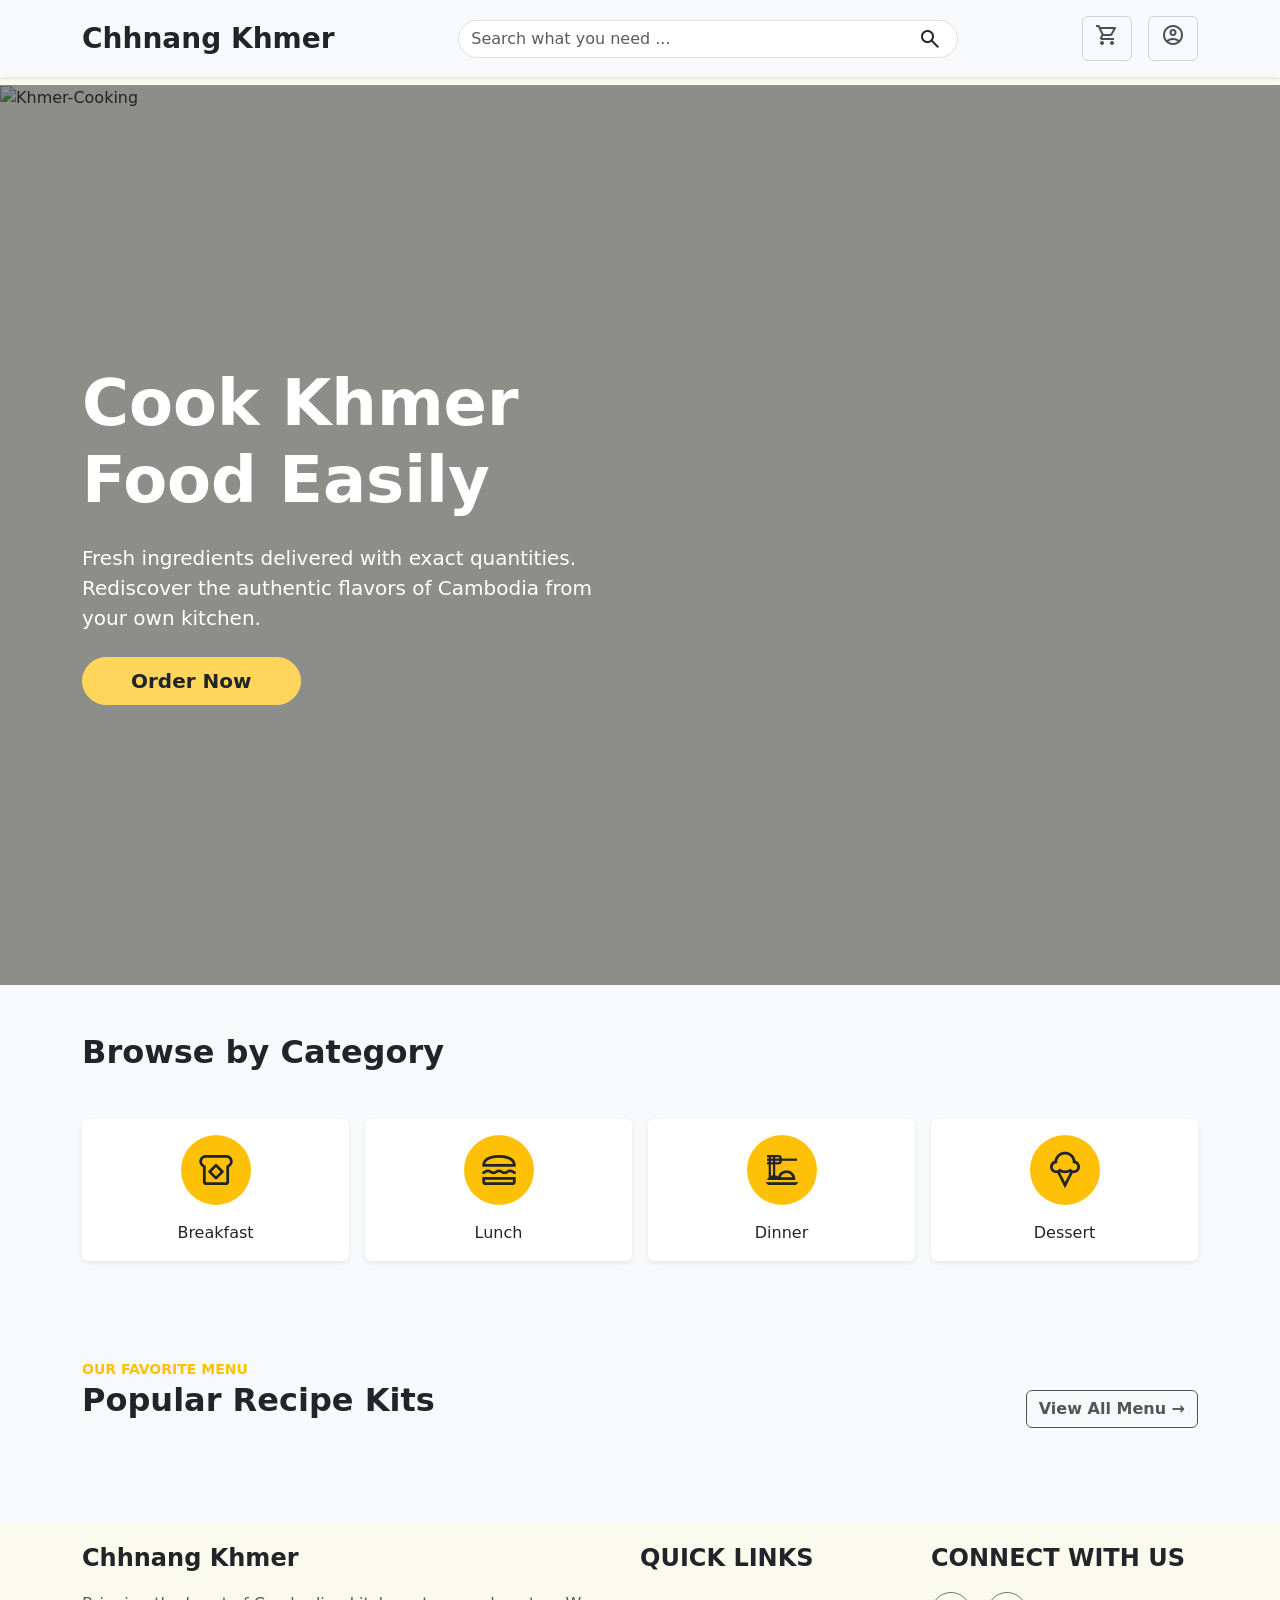
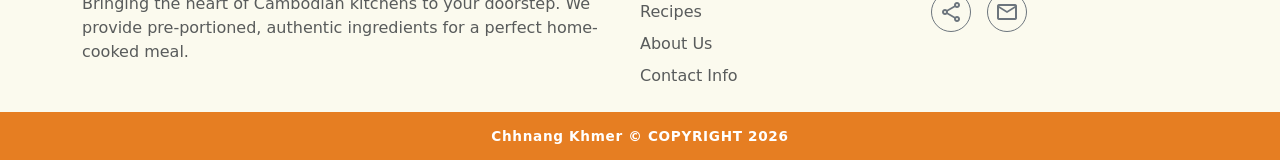
==== pages/p1_homepage.html @ e0600ee7 "header of section3: meal-kits" ====
<!doctype html>
<html lang="en">
  <head>
    <meta charset="UTF-8" />
    <meta name="viewport" content="width=device-width, initial-scale=1.0" />
    <title>Chhnang Khmer</title>
    <!-- bootstrap CSS -->
    <link
      href="https://cdn.jsdelivr.net/npm/bootstrap@5.3.8/dist/css/bootstrap.min.css"
      rel="stylesheet"
      integrity="sha384-sRIl4kxILFvY47J16cr9ZwB07vP4J8+LH7qKQnuqkuIAvNWLzeN8tE5YBujZqJLB"
      crossorigin="anonymous"
    />
    <!-- google-icons -->
    <link
      rel="stylesheet"
      href="https://fonts.googleapis.com/css2?family=Material+Symbols+Outlined"
    />
    <style>
      body {
        background-color: #fbfaee;
        padding-top: 85px; /* Offset for the fixed-top navbar */
      }
      .category-card-section2 {
        transition: all 0.3s ease;
        cursor: pointer;
      }
      .category-card-section2:hover {
        transform: translateY(-5px);
        box-shadow: 0 10px 20px rgba(0, 0, 0, 0.08) !important;
      }
      .category-card-section2 .rounded-circle {
        transition: all 0.3s ease;
      }
      .category-card-section2:hover .rounded-circle {
        background-color: #e67e22 !important;
        color: #fff !important;
      }
    </style>
  </head>

  <body>
    <!--navbar -->
    <div id="navbar"></div>

    <!-- homepage content -->
    <!-- hero section -->
    <section
      class="position-relative vh-100 d-flex align-items-center overflow-hidden"
    >
      <!-- Background Image -->
      <div class="position-absolute top-0 start-0 w-100 h-100">
        <!-- blur on background -->
        <div
          class="position-absolute top-0 start-0 w-100 h-100 bg-dark opacity-50"
        ></div>
        <img
          src="https://malis.thalias.com.kh/wp-content/uploads/2024/05/Malis-Khmer-Traditional-Food.png"
          class="w-100 h-100 object-fit-cover"
          alt="Khmer-Cooking"
        />
      </div>

      <!-- Content -->
      <div class="container position-relative text-white">
        <div class="col-lg-6">
          <h1 class="display-3 fw-bold mb-4">Cook Khmer Food Easily</h1>
          <p class="lead mb-4">
            Fresh ingredients delivered with exact quantities. Rediscover the
            authentic flavors of Cambodia from your own kitchen.
          </p>
          <button
            id="id_orderBtn"
            class="btn btn-warning btn-lg rounded-pill px-5 fw-bold"
            style="
              background-color: #fed65b;
              border-color: #fed65b;
              color: #212529;
              transition: all 0.3s ease;
            "
            onmouseover="
              this.style.color = '#e67e22';
              document.getElementById('id_orderText').style.transform =
                'translateX(6px)';
            "
            onmouseout="
              this.style.color = '#212529';
              document.getElementById('id_orderText').style.transform =
                'translateX(0)';
            "
          >
            <span
              id="id_orderText"
              style="display: inline-block; transition: all 0.3s ease"
              >Order Now</span
            >
          </button>
        </div>
      </div>
    </section>

    <!-- browser by category section -->
    <section class="py-5 bg-light position-relative">
      <div class="container">
        <h2 class="fw-bold text-center text-md-start mb-5">
          Browse by Category
        </h2>

        <!-- Categories -->
        <div class="row g-3">
          <!-- Breakfast -->
          <div class="col-6 col-md-3">
            <div
              class="card text-center shadow-sm border-0 h-100 category-card-section2"
            >
              <div class="card-body">
                <div
                  class="rounded-circle bg-warning d-flex justify-content-center align-items-center mx-auto mb-3"
                  style="width: 70px; height: 70px"
                >
                  <span class="material-symbols-outlined fs-1">
                    breakfast_dining
                  </span>
                </div>
                <p class="mb-0">Breakfast</p>
              </div>
            </div>
          </div>

          <!-- Lunch -->
          <div class="col-6 col-md-3">
            <div
              class="card text-center shadow-sm border-0 h-100 category-card-section2"
            >
              <div class="card-body">
                <div
                  class="rounded-circle bg-warning d-flex justify-content-center align-items-center mx-auto mb-3"
                  style="width: 70px; height: 70px"
                >
                  <span class="material-symbols-outlined fs-1">
                    lunch_dining
                  </span>
                </div>
                <p class="mb-0">Lunch</p>
              </div>
            </div>
          </div>

          <!-- Dinner -->
          <div class="col-6 col-md-3">
            <div
              class="card text-center shadow-sm border-0 h-100 category-card-section2"
            >
              <div class="card-body">
                <div
                  class="rounded-circle bg-warning d-flex justify-content-center align-items-center mx-auto mb-3"
                  style="width: 70px; height: 70px"
                >
                  <span class="material-symbols-outlined fs-1">
                    dinner_dining
                  </span>
                </div>
                <p class="mb-0">Dinner</p>
              </div>
            </div>
          </div>

          <!-- Dessert -->
          <div class="col-6 col-md-3">
            <div
              class="card text-center shadow-sm border-0 h-100 category-card-section2"
            >
              <div class="card-body">
                <div
                  class="rounded-circle bg-warning d-flex justify-content-center align-items-center mx-auto mb-3"
                  style="width: 70px; height: 70px"
                >
                  <span class="material-symbols-outlined fs-1"> icecream </span>
                </div>
                <p class="mb-0">Dessert</p>
              </div>
            </div>
          </div>
        </div>
      </div>
    </section>

<!-- section poipular recipe -->
    <section class="py-5 bg-light">
        <div class="container">
            <div class="d-flex justify-content-between align-items-end mb-5">
                <div>
                    <small class="text-warning text-uppercase fw-bold">
                    Our Favorite Menu
                    </small>
                    <h2 class="fw-bold">Popular Recipe Kits</h2>
                </div>

                <button
                  class="btn btn-outline-dark d-none d-md-block fw-bold"
                  style="color: #555555; border-color: #555555; background-color: transparent; transition: all 0.3s ease;"
                  onmouseover="this.style.color='#e67e22'; this.style.borderColor='#e67e22';"
                  onmouseout="this.style.color='#555555'; this.style.borderColor='#555555';"
                >
                    View All Menu →
                </button>
            </div>
        </div>
    </section>


    <!-- footer -->
    <div id="footer"></div>

    <!-- bootstrap JS -->
    <script
      src="https://cdn.jsdelivr.net/npm/bootstrap@5.3.8/dist/js/bootstrap.bundle.min.js"
      integrity="sha384-FKyoEForCGlyvwx9Hj09JcYn3nv7wiPVlz7YYwJrWVcXK/BmnVDxM+D2scQbITxI"
      crossorigin="anonymous"
    ></script>

    <!-- Loader Script -->
    <script>
      function loadComponent(url, elementId) {
        fetch(url)
          .then((response) => response.text())
          .then((data) => {
            document.getElementById(elementId).innerHTML = data;
          });
      }

      loadComponent("components/footer.html", "footer");
      loadComponent("components/nav.html", "navbar");
    </script>
  </body>
</html>
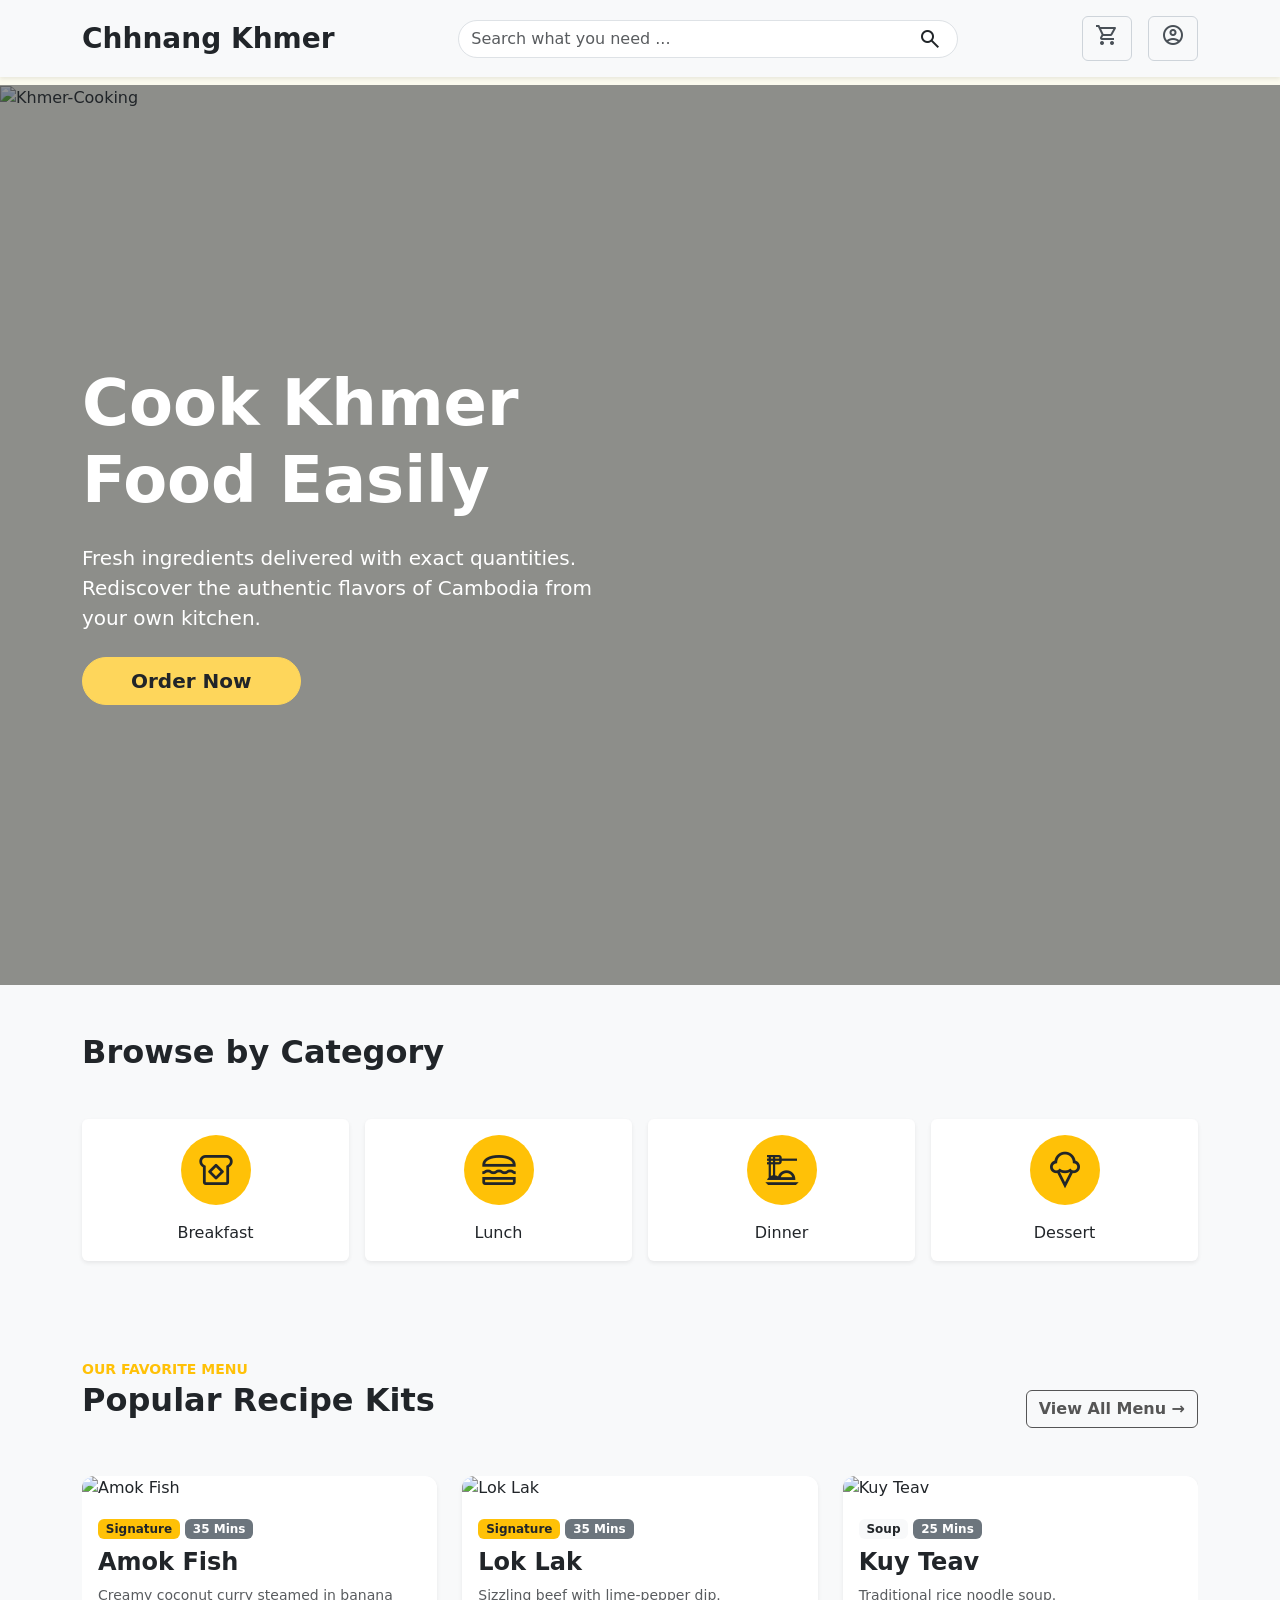
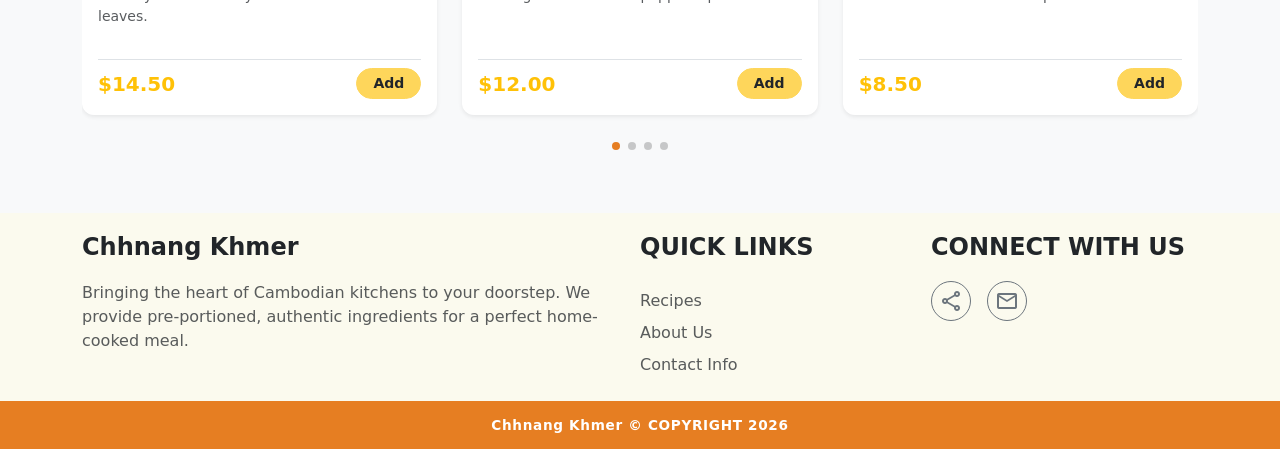
==== commit b8e6ade4: "add section3: 3cards-meal-kit" ====
--- a/pages/p1_homepage.html
+++ b/pages/p1_homepage.html
@@ -11,6 +11,11 @@
       integrity="sha384-sRIl4kxILFvY47J16cr9ZwB07vP4J8+LH7qKQnuqkuIAvNWLzeN8tE5YBujZqJLB"
       crossorigin="anonymous"
     />
+    <!-- Swiper CSS -->
+    <link
+      rel="stylesheet"
+      href="https://cdn.jsdelivr.net/npm/swiper@11/swiper-bundle.min.css"
+    />
     <!-- google-icons -->
     <link
       rel="stylesheet"
@@ -35,6 +40,51 @@
       .category-card-section2:hover .rounded-circle {
         background-color: #e67e22 !important;
         color: #fff !important;
+      }
+      .meal-card-section3 {
+        transition: all 0.3s ease;
+        border-radius: 12px;
+        overflow: hidden;
+      }
+      .meal-card-section3:hover {
+        transform: translateY(-6px);
+        box-shadow: 0 12px 25px rgba(0, 0, 0, 0.12) !important;
+      }
+      .meal-card-section3 .card-img-wrapper {
+        overflow: hidden;
+        position: relative;
+      }
+      .meal-card-section3 img {
+        transition: transform 0.5s ease;
+        height: 220px;
+        object-fit: cover;
+        width: 100%;
+      }
+      .meal-card-section3:hover img {
+        transform: scale(1.06);
+      }
+      /* Swiper styles */
+      .swiper {
+        width: 100%;
+        padding-bottom: 50px !important;
+      }
+      .swiper-slide {
+        height: auto;
+      }
+      .swiper-pagination-bullet-active {
+        background-color: #e67e22 !important;
+      }
+      .btn-add-section3 {
+        background-color: #fed65b;
+        color: #212529;
+        border: 1px solid #fed65b;
+        transition: all 0.2s ease;
+      }
+      .btn-add-section3:hover {
+        background-color: #e67e22;
+        border-color: #e67e22;
+        color: #fff;
+        transform: scale(1.05);
       }
     </style>
   </head>
@@ -185,32 +235,234 @@
       </div>
     </section>
 
-<!-- section poipular recipe -->
+    <!-- section poipular recipe -->
     <section class="py-5 bg-light">
-        <div class="container">
-            <div class="d-flex justify-content-between align-items-end mb-5">
-                <div>
-                    <small class="text-warning text-uppercase fw-bold">
-                    Our Favorite Menu
-                    </small>
-                    <h2 class="fw-bold">Popular Recipe Kits</h2>
-                </div>
-
-                <button
-                  class="btn btn-outline-dark d-none d-md-block fw-bold"
-                  style="color: #555555; border-color: #555555; background-color: transparent; transition: all 0.3s ease;"
-                  onmouseover="this.style.color='#e67e22'; this.style.borderColor='#e67e22';"
-                  onmouseout="this.style.color='#555555'; this.style.borderColor='#555555';"
-                >
-                    View All Menu →
-                </button>
-            </div>
+      <div class="container">
+        <!-- section3-header -->
+        <div class="d-flex justify-content-between align-items-end mb-5">
+          <div>
+            <small class="text-warning text-uppercase fw-bold">
+              Our Favorite Menu
+            </small>
+            <h2 class="fw-bold">Popular Recipe Kits</h2>
+          </div>
+
+          <button
+            class="btn btn-outline-dark fw-bold"
+            style="
+              color: #555555;
+              border-color: #555555;
+              background-color: transparent;
+              transition: all 0.3s ease;
+            "
+            onmouseover="
+              this.style.color = '#e67e22';
+              this.style.borderColor = '#e67e22';
+            "
+            onmouseout="
+              this.style.color = '#555555';
+              this.style.borderColor = '#555555';
+            "
+          >
+            View All Menu →
+          </button>
         </div>
+        <!-- Swiper Container -->
+        <div class="swiper mySwiper">
+          <div class="swiper-wrapper">
+            <!-- card1 -->
+            <div class="swiper-slide">
+              <div class="card meal-card-section3 h-100 border-0 shadow-sm">
+                <div class="card-img-wrapper">
+                  <img
+                    src="https://malis.thalias.com.kh/wp-content/uploads/2024/08/New-Project-1-1.jpg"
+                    class="card-img-top"
+                    alt="Amok Fish"
+                  />
+                </div>
+                <div class="card-body d-flex flex-column">
+                  <div class="flex-grow-1">
+                    <div class="mb-2">
+                      <span class="badge bg-warning text-dark">
+                        Signature
+                      </span>
+                      <span class="badge bg-secondary"> 35 Mins </span>
+                    </div>
+                    <h4 class="fw-bold mt-2">Amok Fish</h4>
+                    <p class="text-muted small">
+                      Creamy coconut curry steamed in banana leaves.
+                    </p>
+                  </div>
+                  <div
+                    class="mt-3 pt-2 border-top d-flex justify-content-between align-items-center"
+                  >
+                    <h5 class="text-warning fw-bold mb-0">$14.50</h5>
+                    <button
+                      class="btn btn-sm rounded-pill px-3 fw-semibold btn-add-section3"
+                      onclick="window.location.href = 'p3_detailpage.html'"
+                    >
+                      Add
+                    </button>
+                  </div>
+                </div>
+              </div>
+            </div>
+
+            <!-- card2 -->
+            <div class="swiper-slide">
+              <div class="card meal-card-section3 h-100 border-0 shadow-sm">
+                <div class="card-img-wrapper">
+                  <img
+                    src="https://malis.thalias.com.kh/wp-content/uploads/2024/07/DST_6265-1-921x1024.jpg"
+                    class="card-img-top"
+                    alt="Lok Lak"
+                  />
+                </div>
+                <div class="card-body d-flex flex-column">
+                  <div class="flex-grow-1">
+                    <div class="mb-2">
+                      <span class="badge bg-warning text-dark">
+                        Signature
+                      </span>
+                      <span class="badge bg-secondary"> 35 Mins </span>
+                    </div>
+                    <h4 class="fw-bold mt-2">Lok Lak</h4>
+                    <p class="text-muted small">
+                      Sizzling beef with lime-pepper dip.
+                    </p>
+                  </div>
+                  <div
+                    class="mt-3 pt-2 border-top d-flex justify-content-between align-items-center"
+                  >
+                    <h5 class="text-warning fw-bold mb-0">$12.00</h5>
+                    <button
+                      class="btn btn-sm rounded-pill px-3 fw-semibold btn-add-section3"
+                      onclick="window.location.href = 'p3_detailpage.html'"
+                    >
+                      Add
+                    </button>
+                  </div>
+                </div>
+              </div>
+            </div>
+
+            <!-- card3 -->
+            <div class="swiper-slide">
+              <div class="card meal-card-section3 h-100 border-0 shadow-sm">
+                <div class="card-img-wrapper">
+                  <img
+                    src="https://malis.thalias.com.kh/wp-content/uploads/2024/07/DST_4752-1536x1025.jpg"
+                    class="card-img-top"
+                    alt="Kuy Teav"
+                  />
+                </div>
+                <div class="card-body d-flex flex-column">
+                  <div class="flex-grow-1">
+                    <div class="mb-2">
+                      <span class="badge bg-light text-dark"> Soup </span>
+                      <span class="badge bg-secondary"> 25 Mins </span>
+                    </div>
+                    <h4 class="fw-bold mt-2">Kuy Teav</h4>
+                    <p class="text-muted small">
+                      Traditional rice noodle soup.
+                    </p>
+                  </div>
+                  <div
+                    class="mt-3 pt-2 border-top d-flex justify-content-between align-items-center"
+                  >
+                    <h5 class="text-warning fw-bold mb-0">$8.50</h5>
+                    <button
+                      class="btn btn-sm rounded-pill px-3 fw-semibold btn-add-section3"
+                      onclick="window.location.href = 'p3_detailpage.html'"
+                    >
+                      Add
+                    </button>
+                  </div>
+                </div>
+              </div>
+            </div>
+
+            <!-- card4 -->
+            <div class="swiper-slide">
+              <div class="card meal-card-section3 h-100 border-0 shadow-sm">
+                <div class="card-img-wrapper">
+                  <img
+                    src="https://malis.thalias.com.kh/wp-content/uploads/elementor/thumbs/1_MalisPP_a-rln6rqsv6feh7tgci62gl43rcilqqi2zwg1bzdb5ag.jpg"
+                    class="card-img-top"
+                    alt="Beef Sour Soup"
+                  />
+                </div>
+                <div class="card-body d-flex flex-column">
+                  <div class="flex-grow-1">
+                    <div class="mb-2">
+                      <span class="badge bg-light text-dark"> Soup </span>
+                      <span class="badge bg-secondary"> 40 Mins </span>
+                    </div>
+                    <h4 class="fw-bold mt-2">Beef Sour Soup</h4>
+                    <p class="text-muted small">
+                      Herbal broth with morning glory.
+                    </p>
+                  </div>
+                  <div
+                    class="mt-3 pt-2 border-top d-flex justify-content-between align-items-center"
+                  >
+                    <h5 class="text-warning fw-bold mb-0">$11.25</h5>
+                    <button
+                      class="btn btn-sm rounded-pill px-3 fw-semibold btn-add-section3"
+                      onclick="window.location.href = 'p3_detailpage.html'"
+                    >
+                      Add
+                    </button>
+                  </div>
+                </div>
+              </div>
+            </div>
+          </div>
+
+          <!-- pagination dots -->
+          <div class="swiper-pagination"></div>
+        </div>
+      </div>
     </section>
-
 
     <!-- footer -->
     <div id="footer"></div>
+
+    <!-- Swiper JS -->
+    <script src="https://cdn.jsdelivr.net/npm/swiper@11/swiper-bundle.min.js"></script>
+
+    <!-- Initialize Swiper -->
+    <script>
+      // Initialize Swiper (our sliding cards tool)
+      const swiper = new Swiper(".mySwiper", {
+        slidesPerView: 1, // 1 card at a time on mobile
+        spaceBetween: 25, // space between cards in pixels
+        loop: true, // keep repeat cards in a loop forever
+        speed: 2000, // timer
+
+        // Slide automatically
+        autoplay: {
+          delay: 2500, // Slide to the next card every 2.5 seconds (2500ms)
+          disableOnInteraction: false, // Keep sliding even if user clicks a card
+        },
+
+        // Navigation dots at the bottom
+        pagination: {
+          el: ".swiper-pagination", // Connects to the dots element
+          clickable: true, // Lets user click the dots to switch cards
+        },
+
+        // Show more cards on bigger screens
+        breakpoints: {
+          768: {
+            slidesPerView: 2, // Show 2 cards on tablets
+          },
+          992: {
+            slidesPerView: 3, // Show 3 cards on desktop
+          },
+        },
+      });
+    </script>
 
     <!-- bootstrap JS -->
     <script
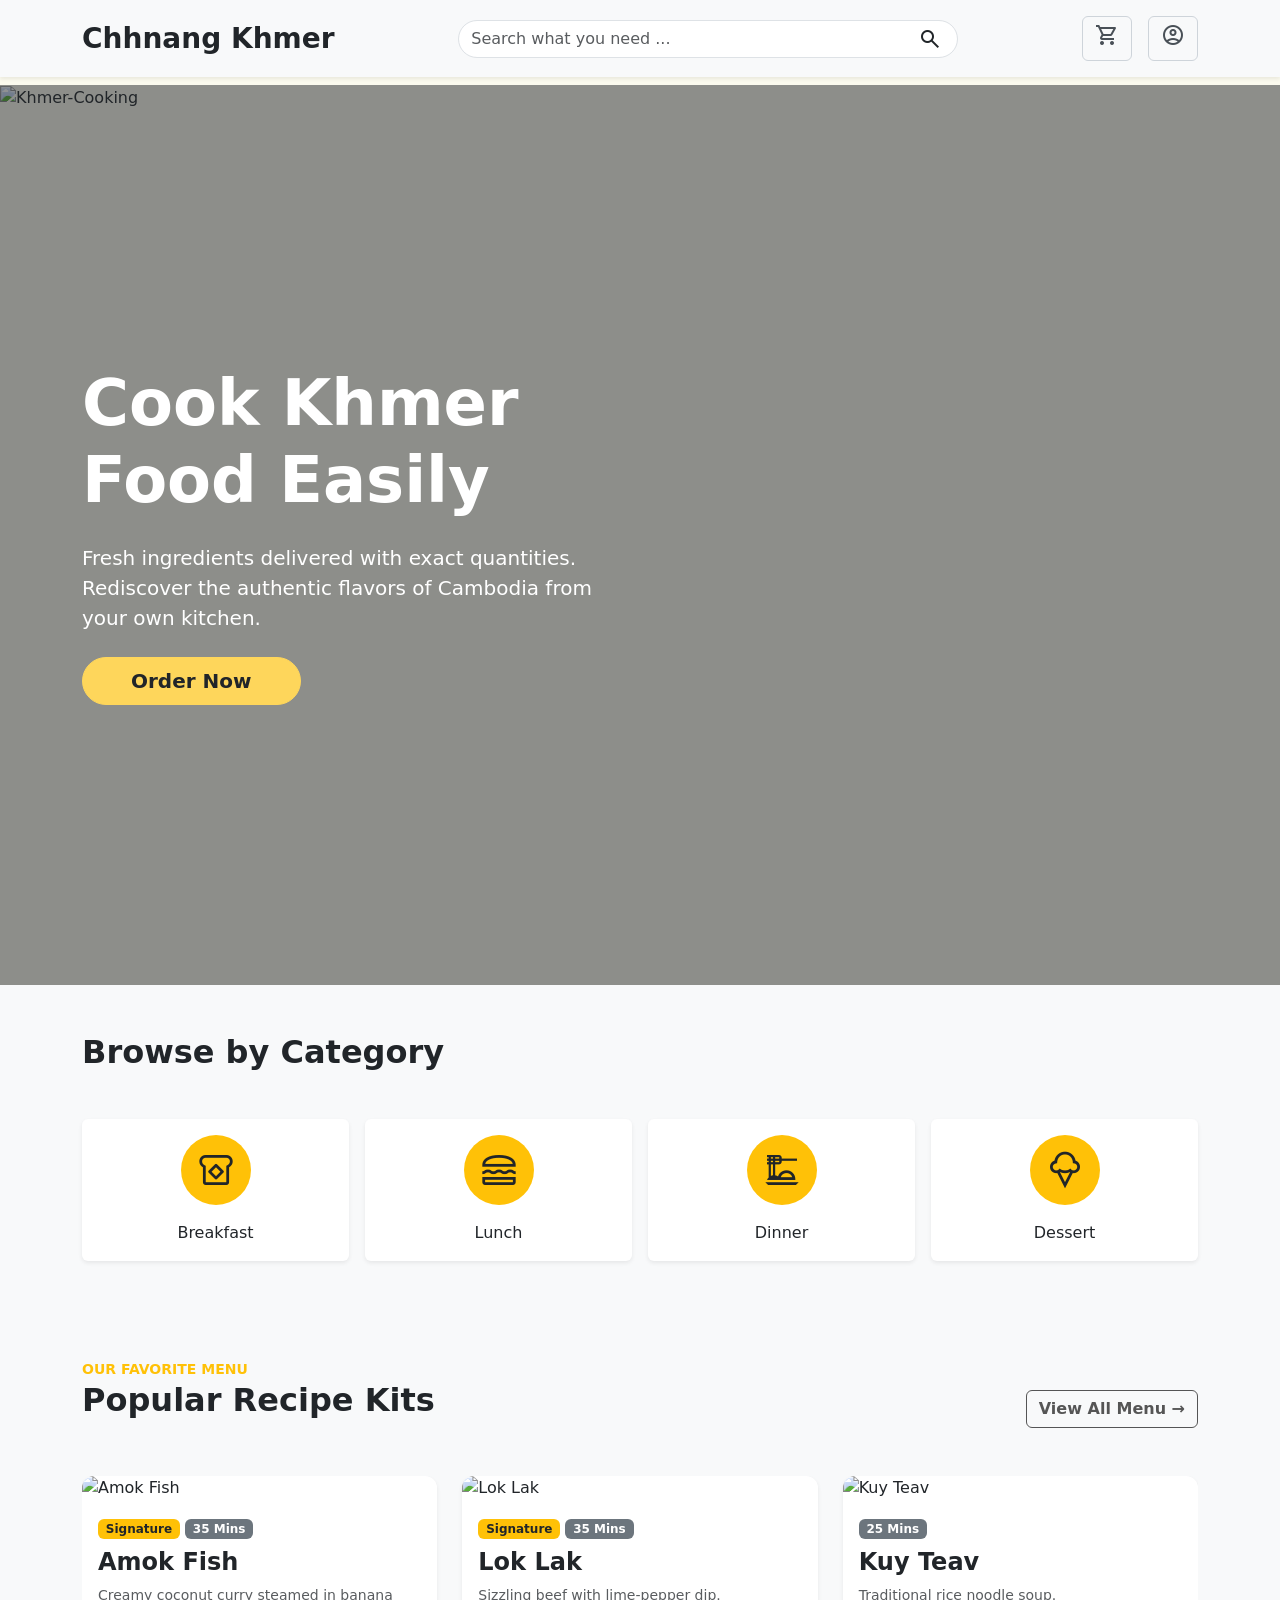
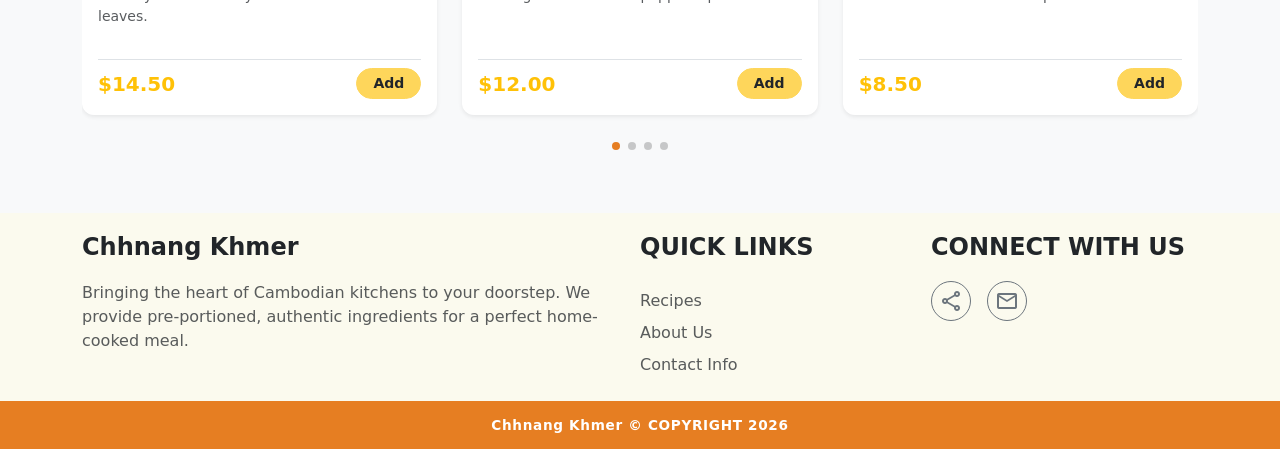
==== commit 39f1143e: "remove soup-badget, add ppl also ordered in p3.hmtl" ====
--- a/pages/p1_homepage.html
+++ b/pages/p1_homepage.html
@@ -359,7 +359,6 @@
                 <div class="card-body d-flex flex-column">
                   <div class="flex-grow-1">
                     <div class="mb-2">
-                      <span class="badge bg-light text-dark"> Soup </span>
                       <span class="badge bg-secondary"> 25 Mins </span>
                     </div>
                     <h4 class="fw-bold mt-2">Kuy Teav</h4>
@@ -395,7 +394,6 @@
                 <div class="card-body d-flex flex-column">
                   <div class="flex-grow-1">
                     <div class="mb-2">
-                      <span class="badge bg-light text-dark"> Soup </span>
                       <span class="badge bg-secondary"> 40 Mins </span>
                     </div>
                     <h4 class="fw-bold mt-2">Beef Sour Soup</h4>
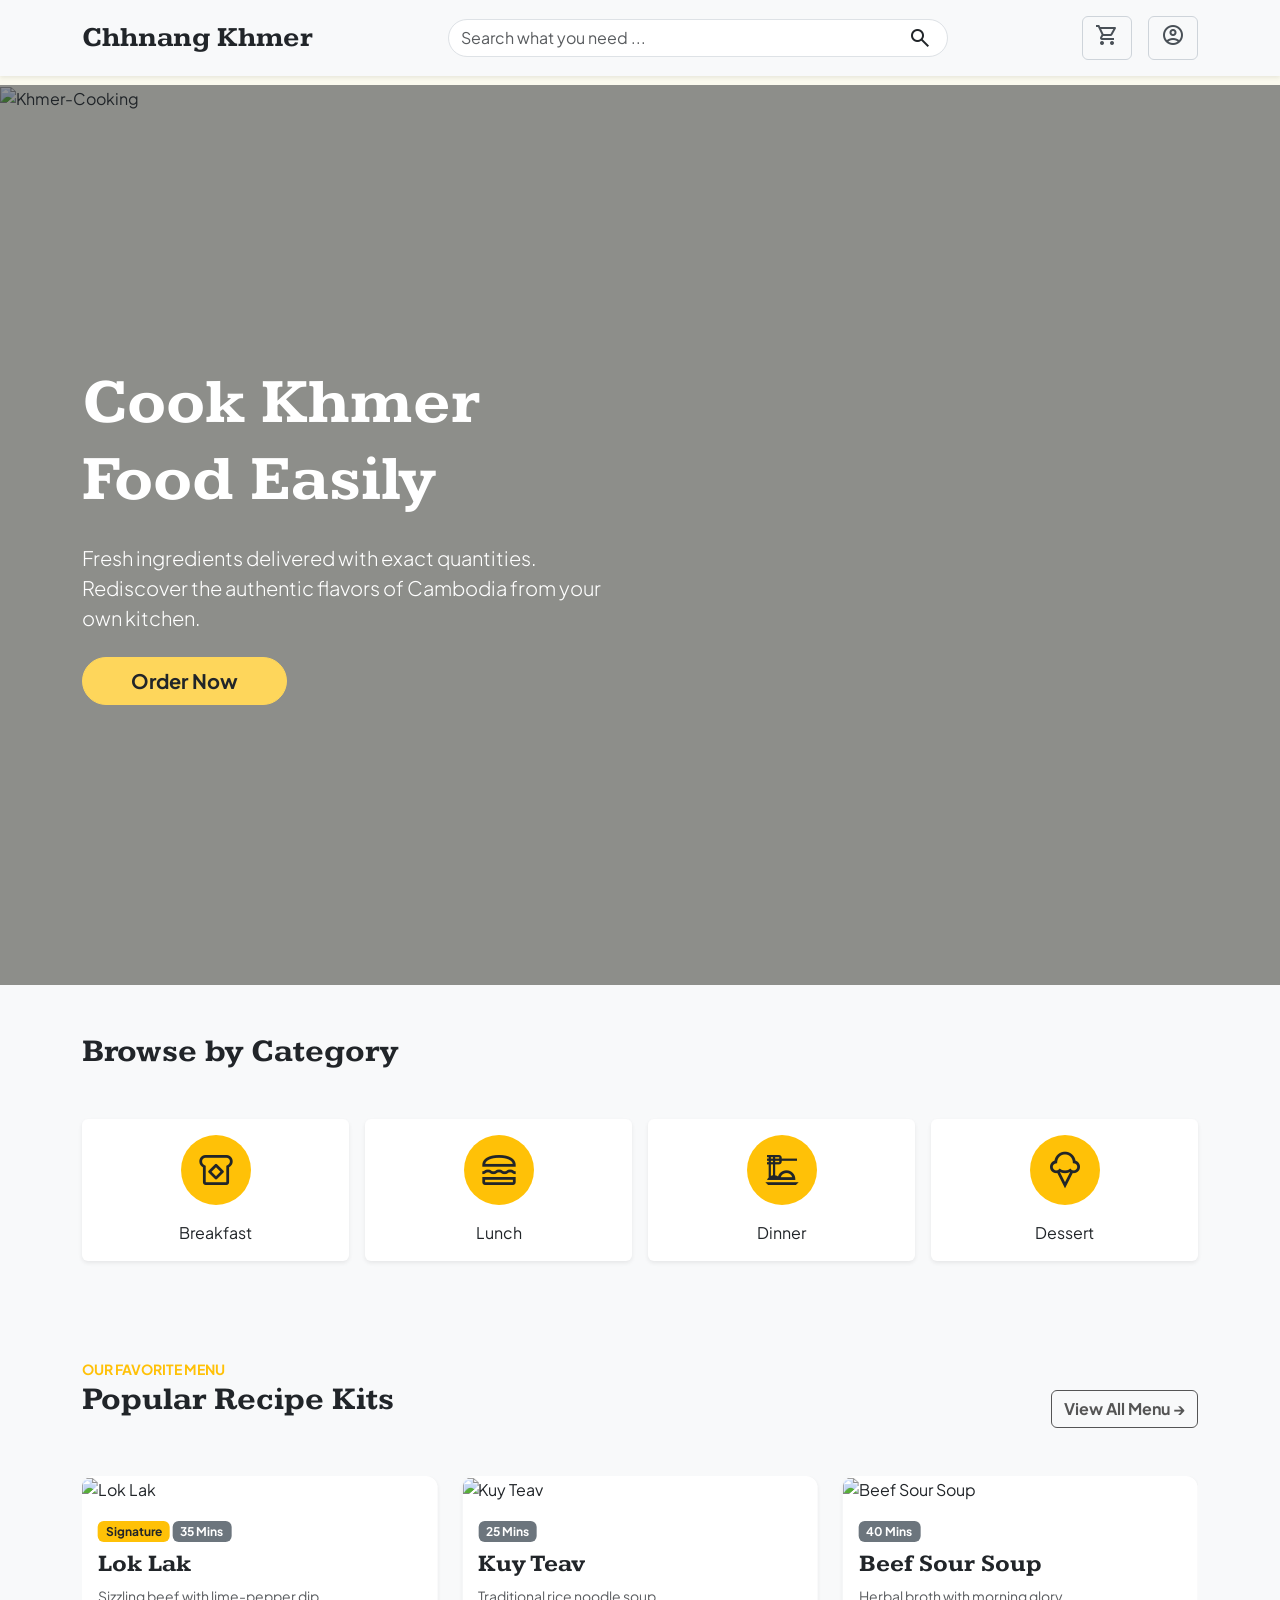
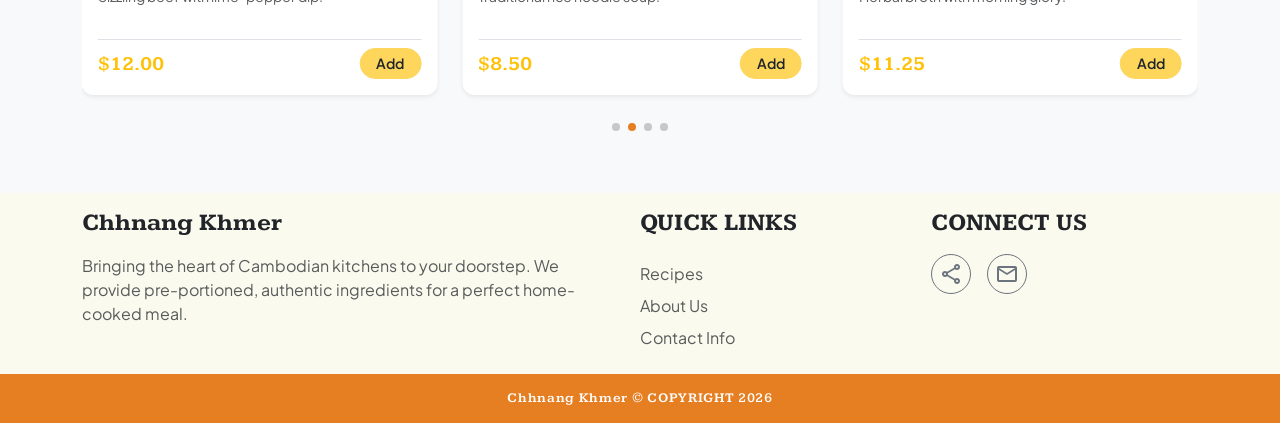
==== commit f70506c5: "change font-family, move to global" ====
--- a/pages/p1_homepage.html
+++ b/pages/p1_homepage.html
@@ -21,72 +21,9 @@
       rel="stylesheet"
       href="https://fonts.googleapis.com/css2?family=Material+Symbols+Outlined"
     />
-    <style>
-      body {
-        background-color: #fbfaee;
-        padding-top: 85px; /* Offset for the fixed-top navbar */
-      }
-      .category-card-section2 {
-        transition: all 0.3s ease;
-        cursor: pointer;
-      }
-      .category-card-section2:hover {
-        transform: translateY(-5px);
-        box-shadow: 0 10px 20px rgba(0, 0, 0, 0.08) !important;
-      }
-      .category-card-section2 .rounded-circle {
-        transition: all 0.3s ease;
-      }
-      .category-card-section2:hover .rounded-circle {
-        background-color: #e67e22 !important;
-        color: #fff !important;
-      }
-      .meal-card-section3 {
-        transition: all 0.3s ease;
-        border-radius: 12px;
-        overflow: hidden;
-      }
-      .meal-card-section3:hover {
-        transform: translateY(-6px);
-        box-shadow: 0 12px 25px rgba(0, 0, 0, 0.12) !important;
-      }
-      .meal-card-section3 .card-img-wrapper {
-        overflow: hidden;
-        position: relative;
-      }
-      .meal-card-section3 img {
-        transition: transform 0.5s ease;
-        height: 220px;
-        object-fit: cover;
-        width: 100%;
-      }
-      .meal-card-section3:hover img {
-        transform: scale(1.06);
-      }
-      /* Swiper styles */
-      .swiper {
-        width: 100%;
-        padding-bottom: 50px !important;
-      }
-      .swiper-slide {
-        height: auto;
-      }
-      .swiper-pagination-bullet-active {
-        background-color: #e67e22 !important;
-      }
-      .btn-add-section3 {
-        background-color: #fed65b;
-        color: #212529;
-        border: 1px solid #fed65b;
-        transition: all 0.2s ease;
-      }
-      .btn-add-section3:hover {
-        background-color: #e67e22;
-        border-color: #e67e22;
-        color: #fff;
-        transform: scale(1.05);
-      }
-    </style>
+    <!-- Custom CSS -->
+    <link rel="stylesheet" href="../assets/css/global.css" />
+    <link rel="stylesheet" href="../assets/css/styles.css" />
   </head>
 
   <body>
@@ -161,7 +98,7 @@
           <!-- Breakfast -->
           <div class="col-6 col-md-3">
             <div
-              class="card text-center shadow-sm border-0 h-100 category-card-section2"
+              class="card text-center shadow-sm border-0 h-100 p1-category-card"
             >
               <div class="card-body">
                 <div
@@ -180,7 +117,7 @@
           <!-- Lunch -->
           <div class="col-6 col-md-3">
             <div
-              class="card text-center shadow-sm border-0 h-100 category-card-section2"
+              class="card text-center shadow-sm border-0 h-100 p1-category-card"
             >
               <div class="card-body">
                 <div
@@ -199,7 +136,7 @@
           <!-- Dinner -->
           <div class="col-6 col-md-3">
             <div
-              class="card text-center shadow-sm border-0 h-100 category-card-section2"
+              class="card text-center shadow-sm border-0 h-100 p1-category-card"
             >
               <div class="card-body">
                 <div
@@ -218,7 +155,7 @@
           <!-- Dessert -->
           <div class="col-6 col-md-3">
             <div
-              class="card text-center shadow-sm border-0 h-100 category-card-section2"
+              class="card text-center shadow-sm border-0 h-100 p1-category-card"
             >
               <div class="card-body">
                 <div
@@ -272,7 +209,7 @@
           <div class="swiper-wrapper">
             <!-- card1 -->
             <div class="swiper-slide">
-              <div class="card meal-card-section3 h-100 border-0 shadow-sm">
+              <div class="card p1-meal-card h-100 border-0 shadow-sm">
                 <div class="card-img-wrapper">
                   <img
                     src="https://malis.thalias.com.kh/wp-content/uploads/2024/08/New-Project-1-1.jpg"
@@ -298,7 +235,7 @@
                   >
                     <h5 class="text-warning fw-bold mb-0">$14.50</h5>
                     <button
-                      class="btn btn-sm rounded-pill px-3 fw-semibold btn-add-section3"
+                      class="btn btn-sm rounded-pill px-3 fw-semibold p1-btn-add"
                       onclick="window.location.href = 'p3_detailpage.html'"
                     >
                       Add
@@ -310,7 +247,7 @@
 
             <!-- card2 -->
             <div class="swiper-slide">
-              <div class="card meal-card-section3 h-100 border-0 shadow-sm">
+              <div class="card p1-meal-card h-100 border-0 shadow-sm">
                 <div class="card-img-wrapper">
                   <img
                     src="https://malis.thalias.com.kh/wp-content/uploads/2024/07/DST_6265-1-921x1024.jpg"
@@ -336,7 +273,7 @@
                   >
                     <h5 class="text-warning fw-bold mb-0">$12.00</h5>
                     <button
-                      class="btn btn-sm rounded-pill px-3 fw-semibold btn-add-section3"
+                      class="btn btn-sm rounded-pill px-3 fw-semibold p1-btn-add"
                       onclick="window.location.href = 'p3_detailpage.html'"
                     >
                       Add
@@ -348,7 +285,7 @@
 
             <!-- card3 -->
             <div class="swiper-slide">
-              <div class="card meal-card-section3 h-100 border-0 shadow-sm">
+              <div class="card p1-meal-card h-100 border-0 shadow-sm">
                 <div class="card-img-wrapper">
                   <img
                     src="https://malis.thalias.com.kh/wp-content/uploads/2024/07/DST_4752-1536x1025.jpg"
@@ -371,7 +308,7 @@
                   >
                     <h5 class="text-warning fw-bold mb-0">$8.50</h5>
                     <button
-                      class="btn btn-sm rounded-pill px-3 fw-semibold btn-add-section3"
+                      class="btn btn-sm rounded-pill px-3 fw-semibold p1-btn-add"
                       onclick="window.location.href = 'p3_detailpage.html'"
                     >
                       Add
@@ -383,7 +320,7 @@
 
             <!-- card4 -->
             <div class="swiper-slide">
-              <div class="card meal-card-section3 h-100 border-0 shadow-sm">
+              <div class="card p1-meal-card h-100 border-0 shadow-sm">
                 <div class="card-img-wrapper">
                   <img
                     src="https://malis.thalias.com.kh/wp-content/uploads/elementor/thumbs/1_MalisPP_a-rln6rqsv6feh7tgci62gl43rcilqqi2zwg1bzdb5ag.jpg"
@@ -406,7 +343,7 @@
                   >
                     <h5 class="text-warning fw-bold mb-0">$11.25</h5>
                     <button
-                      class="btn btn-sm rounded-pill px-3 fw-semibold btn-add-section3"
+                      class="btn btn-sm rounded-pill px-3 fw-semibold p1-btn-add"
                       onclick="window.location.href = 'p3_detailpage.html'"
                     >
                       Add
--- a/assets/css/global.css
+++ b/assets/css/global.css
@@ -0,0 +1,150 @@
+@import url('https://fonts.googleapis.com/css2?family=Edu+AU+VIC+WA+NT+Guides:wght@400..700&family=Kameron:wght@400..700&family=Plus+Jakarta+Sans:wght@400;500;600;700&family=Roboto:ital,wght@0,100..900;1,100..900&display=swap');
+
+:root {
+  /* Colors */
+  --color-bg-main: #fbfaee;
+  --color-bg-light: #f9f9f6;
+  --color-brand-yellow: #fed65b;
+  --color-brand-orange: #e67e22;
+  --color-yellow-hover: #f7c324;
+  --color-clay-brown: #5d4037;
+  --color-text-dark: #212529;
+  --color-text-muted: #555555;
+  --color-success: #2e7d32;
+
+  /* Typography & Fonts */
+  --font-primary: 'Plus Jakarta Sans', 'Roboto', -apple-system, BlinkMacSystemFont, "Segoe UI", sans-serif;
+  --font-title: 'Kameron', 'Edu AU VIC WA NT Guides', serif;
+
+  /* Font Sizes (in px) */
+  --font-size-xs: 12px;
+  --font-size-sm: 14px;
+  --font-size-md: 15px;
+  --font-size-base: 16px;
+  --font-size-lg: 17px;
+  --font-size-xl: 20px;
+  --font-size-2xl: 24px;
+  --font-size-3xl: 32px;
+}
+
+/* Base Reset & Core Layout */
+body, input, button, select, textarea {
+  font-family: var(--font-primary);
+}
+
+body {
+  background-color: var(--color-bg-main);
+  padding-top: 85px; /* Offset for fixed-top navbar */
+}
+
+/* Global Typography Utilities */
+h1, h2, h3, h4, h5, h6, .font-title, .display-1, .display-2, .display-3, .display-4, .display-5, .display-6 {
+  font-family: var(--font-title);
+}
+
+.text-brand-orange {
+  color: var(--color-brand-orange) !important;
+}
+
+.bg-brand-orange {
+  background-color: var(--color-brand-orange) !important;
+}
+
+/* Core Buttons */
+.btn-brand-orange {
+  background-color: var(--color-brand-yellow);
+  color: var(--color-text-dark);
+  border: 1px solid var(--color-brand-yellow);
+  transition: all 0.2s ease;
+}
+
+.btn-brand-orange:hover {
+  background-color: var(--color-brand-orange);
+  border-color: var(--color-brand-orange);
+  color: #ffffff;
+}
+
+.btn-outline-brand {
+  border-color: var(--color-brand-orange) !important;
+  color: var(--color-brand-orange) !important;
+  background-color: transparent !important;
+  transition: all 0.3s ease;
+}
+
+.btn-outline-brand:hover {
+  background-color: var(--color-brand-orange) !important;
+  border-color: var(--color-brand-orange) !important;
+  color: #ffffff !important;
+}
+
+/* ==========================================
+   Global Navbar Component
+   ========================================== */
+nav.fixed-top {
+  transition: all 0.3s ease;
+}
+
+nav.fixed-top h3 {
+  transition: color 0.3s ease;
+  cursor: pointer;
+}
+
+nav.fixed-top h3:hover {
+  color: var(--color-brand-orange);
+}
+
+nav.fixed-top .form-control {
+  transition: all 0.3s ease;
+}
+
+nav.fixed-top .form-control:focus {
+  border-color: var(--color-brand-yellow);
+  box-shadow: 0 0 0 4px rgba(254, 214, 91, 0.25);
+}
+
+nav.fixed-top .btn-outline-secondary {
+  transition: all 0.3s ease;
+  border-color: #ced4da;
+  color: #495057;
+}
+
+nav.fixed-top .btn-outline-secondary:hover {
+  background-color: var(--color-brand-yellow);
+  border-color: var(--color-brand-yellow);
+  color: var(--color-text-dark);
+  transform: translateY(-2px);
+  box-shadow: 0 4px 6px rgba(0, 0, 0, 0.05);
+}
+
+nav.fixed-top .btn-outline-secondary:active {
+  transform: translateY(0);
+}
+
+/* ==========================================
+   Global Footer Component
+   ========================================== */
+footer h3,
+footer .font-title,
+footer p.fs-4 {
+  font-family: var(--font-title);
+}
+
+footer .hover-link {
+  transition: all 0.3s ease;
+}
+
+footer .hover-link:hover {
+  color: var(--color-brand-orange) !important;
+  padding-left: 6px;
+}
+
+footer .btn-outline-secondary {
+  transition: all 0.3s ease;
+}
+
+footer .btn-outline-secondary:hover {
+  background-color: var(--color-brand-yellow);
+  border-color: var(--color-brand-yellow);
+  color: var(--color-text-dark);
+  transform: scale(1.1);
+}
--- a/assets/css/styles.css
+++ b/assets/css/styles.css
@@ -0,0 +1,274 @@
+/* ==========================================
+   Page 1 / Homepage Components (p1- / index-)
+   ========================================== */
+.p1-category-card {
+  transition: all 0.3s ease;
+  cursor: pointer;
+}
+
+.p1-category-card:hover {
+  transform: translateY(-5px);
+  box-shadow: 0 10px 20px rgba(0, 0, 0, 0.08) !important;
+}
+
+.p1-category-card .rounded-circle {
+  transition: all 0.3s ease;
+}
+
+.p1-category-card:hover .rounded-circle {
+  background-color: var(--color-brand-orange) !important;
+  color: #ffffff !important;
+}
+
+.p1-meal-card {
+  transition: all 0.3s ease;
+  border-radius: 12px;
+  overflow: hidden;
+}
+
+.p1-meal-card:hover {
+  transform: translateY(-6px);
+  box-shadow: 0 12px 25px rgba(0, 0, 0, 0.12) !important;
+}
+
+.p1-meal-card .card-img-wrapper {
+  overflow: hidden;
+  position: relative;
+}
+
+.p1-meal-card img {
+  transition: transform 0.5s ease;
+  height: 220px;
+  object-fit: cover;
+  width: 100%;
+}
+
+.p1-meal-card:hover img {
+  transform: scale(1.06);
+}
+
+.p1-btn-add {
+  background-color: var(--color-brand-yellow);
+  color: var(--color-text-dark);
+  border: 1px solid var(--color-brand-yellow);
+  transition: all 0.2s ease;
+}
+
+.p1-btn-add:hover {
+  background-color: var(--color-brand-orange);
+  border-color: var(--color-brand-orange);
+  color: #ffffff;
+  transform: scale(1.05);
+}
+
+/* Swiper carousel custom pagination */
+.swiper {
+  width: 100%;
+  padding-bottom: 50px !important;
+}
+
+.swiper-slide {
+  height: auto;
+}
+
+.swiper-pagination-bullet-active {
+  background-color: var(--color-brand-orange) !important;
+}
+
+
+/* ==========================================
+   Page 3 / Recipe Detail Components (p3-)
+   ========================================== */
+#p3-rating-stars .p3-star-icon {
+  font-variation-settings: "FILL" 0;
+  cursor: pointer;
+  transition: transform 0.1s ease;
+}
+
+#p3-rating-stars .p3-star-icon.filled {
+  font-variation-settings: "FILL" 1;
+}
+
+#p3-rating-stars .p3-star-icon:hover {
+  transform: scale(1.15);
+}
+
+.p3-btn-add-to-card {
+  background-color: var(--color-brand-yellow);
+  border-color: var(--color-brand-yellow);
+  color: var(--color-text-dark);
+  transition: all 0.3s ease;
+}
+
+.p3-btn-add-to-card:hover {
+  background-color: var(--color-brand-orange);
+  border-color: var(--color-brand-orange);
+  color: #ffffff;
+}
+
+.p3-toast-notification {
+  position: fixed;
+  bottom: 20px;
+  right: 20px;
+  background-color: var(--color-success);
+  color: #ffffff;
+  padding: 12px 24px;
+  border-radius: 50px;
+  box-shadow: 0 4px 12px rgba(0, 0, 0, 0.15);
+  z-index: 1050;
+  opacity: 0;
+  transform: translateY(20px);
+  transition: opacity 0.3s ease, transform 0.3s ease;
+  pointer-events: none;
+  display: flex;
+  align-items: center;
+  gap: 8px;
+  font-weight: 600;
+}
+
+.p3-toast-notification.show {
+  opacity: 1;
+  transform: translateY(0);
+  pointer-events: auto;
+}
+
+.p3-btn-serving-control {
+  background-color: #e9ecef !important;
+  color: var(--color-text-dark) !important;
+  transition: transform 0.1s ease, background-color 0.2s ease;
+  border: none;
+}
+
+.p3-btn-serving-control:hover {
+  background-color: #dee2e6 !important;
+}
+
+.p3-btn-serving-control:active {
+  transform: scale(0.9);
+}
+
+.p3-ingredient-card {
+  transition: box-shadow 0.2s ease, transform 0.2s ease;
+}
+
+.p3-ingredient-card:hover {
+  box-shadow: 0 4px 12px rgba(0, 0, 0, 0.08) !important;
+  transform: translateY(-2px);
+}
+
+.p3-btn-qty-control {
+  background-color: #ffffff !important;
+  color: var(--color-text-dark) !important;
+  border: none;
+  transition: background-color 0.2s ease, transform 0.1s ease;
+}
+
+.p3-btn-qty-control:hover {
+  background-color: #f8f9fa !important;
+}
+
+.p3-btn-qty-control:active {
+  transform: scale(0.9);
+}
+
+
+/* ==========================================
+   Page 5 / Checkout Components (p5-)
+   ========================================== */
+.p5-form-control,
+.p5-form-select {
+  padding: 12px 16px;
+  border-radius: 10px;
+  border: 1px solid #dee2e6;
+  background-color: var(--color-bg-light);
+  font-size: var(--font-size-md);
+  transition: all 0.2s ease-in-out;
+}
+
+.p5-form-control:focus,
+.p5-form-select:focus {
+  background-color: #ffffff;
+  border-color: var(--color-brand-orange);
+  box-shadow: 0 0 0 4px rgba(230, 126, 34, 0.15);
+}
+
+.p5-payment-card {
+  border: 2px solid #dee2e6;
+  border-radius: 12px;
+  transition: all 0.2s ease-in-out;
+  background-color: #ffffff;
+  height: 100%;
+  display: flex;
+  align-items: center;
+  justify-content: center;
+  cursor: pointer;
+}
+
+.p5-payment-card:hover {
+  background-color: #f8f9fa;
+  border-color: #ced4da;
+  transform: translateY(-2px);
+}
+
+.btn-check:checked + .p5-payment-card {
+  border-color: var(--color-brand-orange) !important;
+  background-color: rgba(230, 126, 34, 0.05);
+  box-shadow: 0 4px 12px rgba(230, 126, 34, 0.12);
+}
+
+.p5-summary-box {
+  background-color: var(--color-clay-brown);
+  color: #ffffff;
+  border-radius: 16px;
+  padding: 24px;
+  box-shadow: 0 10px 25px rgba(93, 64, 55, 0.15);
+}
+
+.p5-summary-box h3 {
+  border-bottom: 1px solid rgba(255, 255, 255, 0.2);
+  padding-bottom: 12px;
+}
+
+.p5-summary-box .opacity-80 {
+  opacity: 0.85;
+}
+
+.p5-btn-place-order {
+  background-color: var(--color-brand-yellow);
+  color: var(--color-text-dark);
+  font-weight: 700;
+  border: none;
+  border-radius: 50px;
+  padding: 12px 24px;
+  transition: all 0.2s ease-in-out;
+}
+
+.p5-btn-place-order:hover {
+  background-color: var(--color-yellow-hover);
+  color: #000000;
+  transform: translateY(-2px);
+}
+
+.p5-btn-place-order:active {
+  transform: translateY(0);
+}
+
+
+/* ==========================================
+   Page 6 / Track Order Components (p6-)
+   ========================================== */
+@keyframes p6-pulse {
+  0%, 100% {
+    transform: scale(1);
+    opacity: 1;
+  }
+  50% {
+    transform: scale(1.05);
+    opacity: 0.85;
+    box-shadow: 0 0 0 8px rgba(254, 214, 91, 0.25);
+  }
+}
+
+.p6-animate-pulse {
+  animation: p6-pulse 2s infinite ease-in-out;
+}
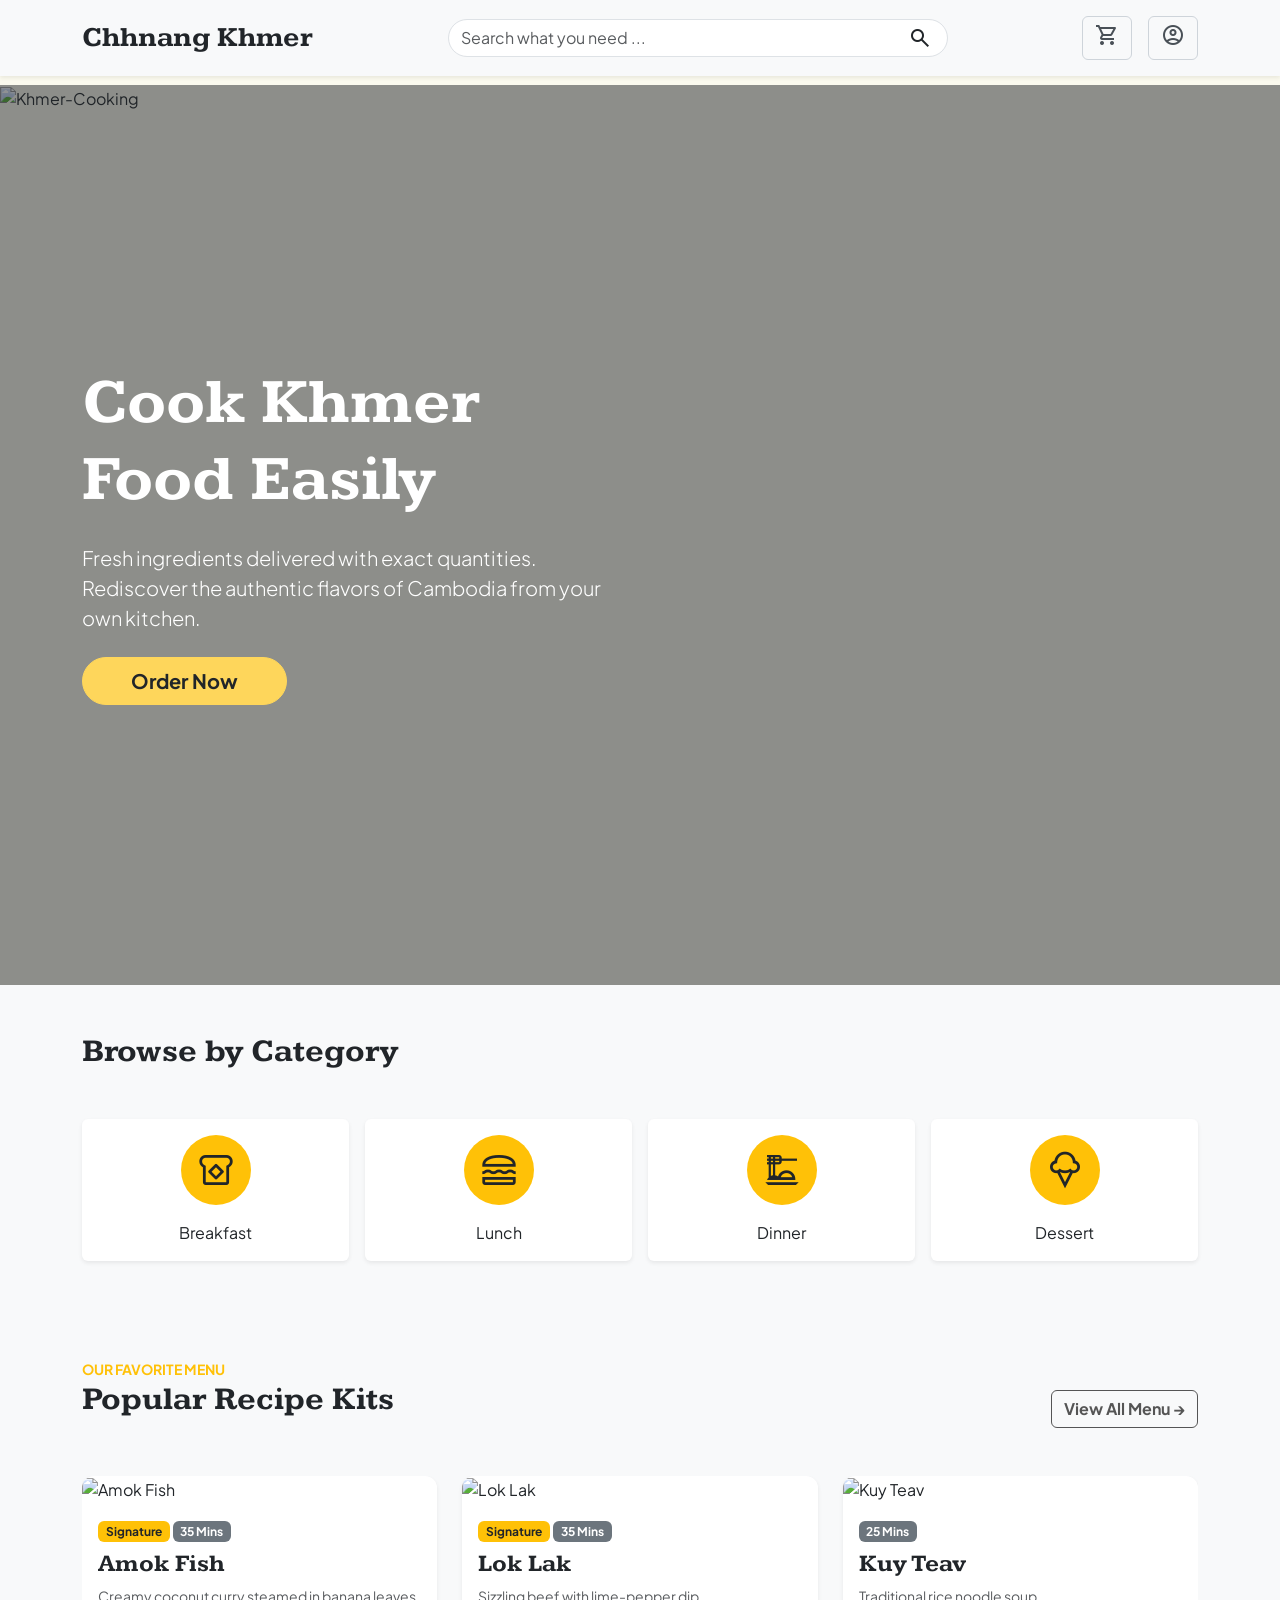
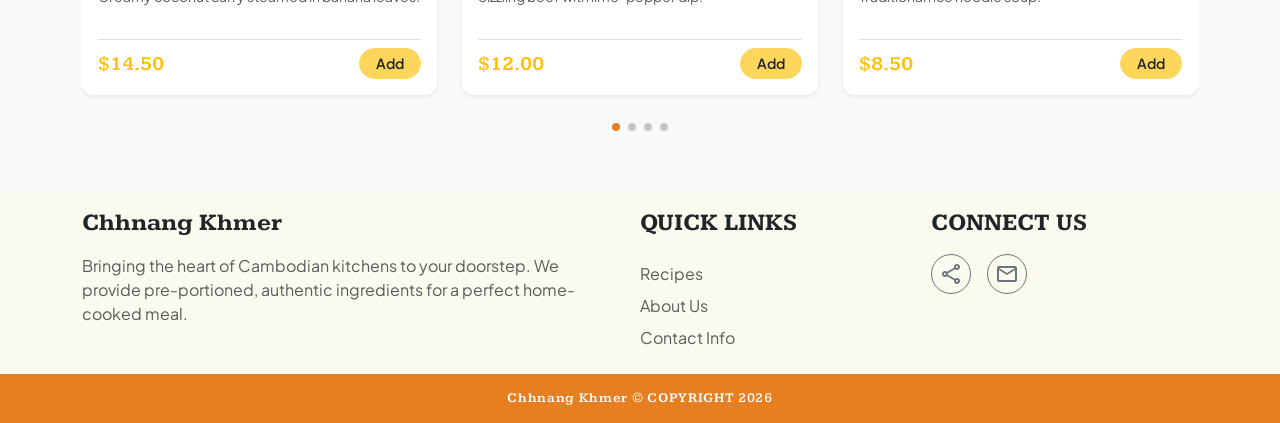
==== commit 73ae6060: "fix icon check_circle" ====
--- a/pages/p1_homepage.html
+++ b/pages/p1_homepage.html
@@ -19,7 +19,7 @@
     <!-- google-icons -->
     <link
       rel="stylesheet"
-      href="https://fonts.googleapis.com/css2?family=Material+Symbols+Outlined"
+      href="https://fonts.googleapis.com/css2?family=Material+Symbols+Outlined:opsz,wght,FILL,GRAD@20..48,100..700,0..1,-50..200"
     />
     <!-- Custom CSS -->
     <link rel="stylesheet" href="../assets/css/global.css" />
--- a/assets/css/global.css
+++ b/assets/css/global.css
@@ -1,3 +1,4 @@
+@import url('https://fonts.googleapis.com/css2?family=Material+Symbols+Outlined:opsz,wght,FILL,GRAD@20..48,100..700,0..1,-50..200');
 @import url('https://fonts.googleapis.com/css2?family=Edu+AU+VIC+WA+NT+Guides:wght@400..700&family=Kameron:wght@400..700&family=Plus+Jakarta+Sans:wght@400;500;600;700&family=Roboto:ital,wght@0,100..900;1,100..900&display=swap');
 
 :root {
@@ -27,7 +28,7 @@
   --font-size-3xl: 32px;
 }
 
-/* Base Reset & Core Layout */
+/* Core Layout */
 body, input, button, select, textarea {
   font-family: var(--font-primary);
 }
@@ -77,9 +78,7 @@
   color: #ffffff !important;
 }
 
-/* ==========================================
-   Global Navbar Component
-   ========================================== */
+/* nav */
 nav.fixed-top {
   transition: all 0.3s ease;
 }
@@ -120,9 +119,7 @@
   transform: translateY(0);
 }
 
-/* ==========================================
-   Global Footer Component
-   ========================================== */
+/* footer */
 footer h3,
 footer .font-title,
 footer p.fs-4 {
--- a/assets/css/styles.css
+++ b/assets/css/styles.css
@@ -177,6 +177,8 @@
    ========================================== */
 .p5-form-control,
 .p5-form-select {
+  width: 100%;
+  display: block;
   padding: 12px 16px;
   border-radius: 10px;
   border: 1px solid #dee2e6;
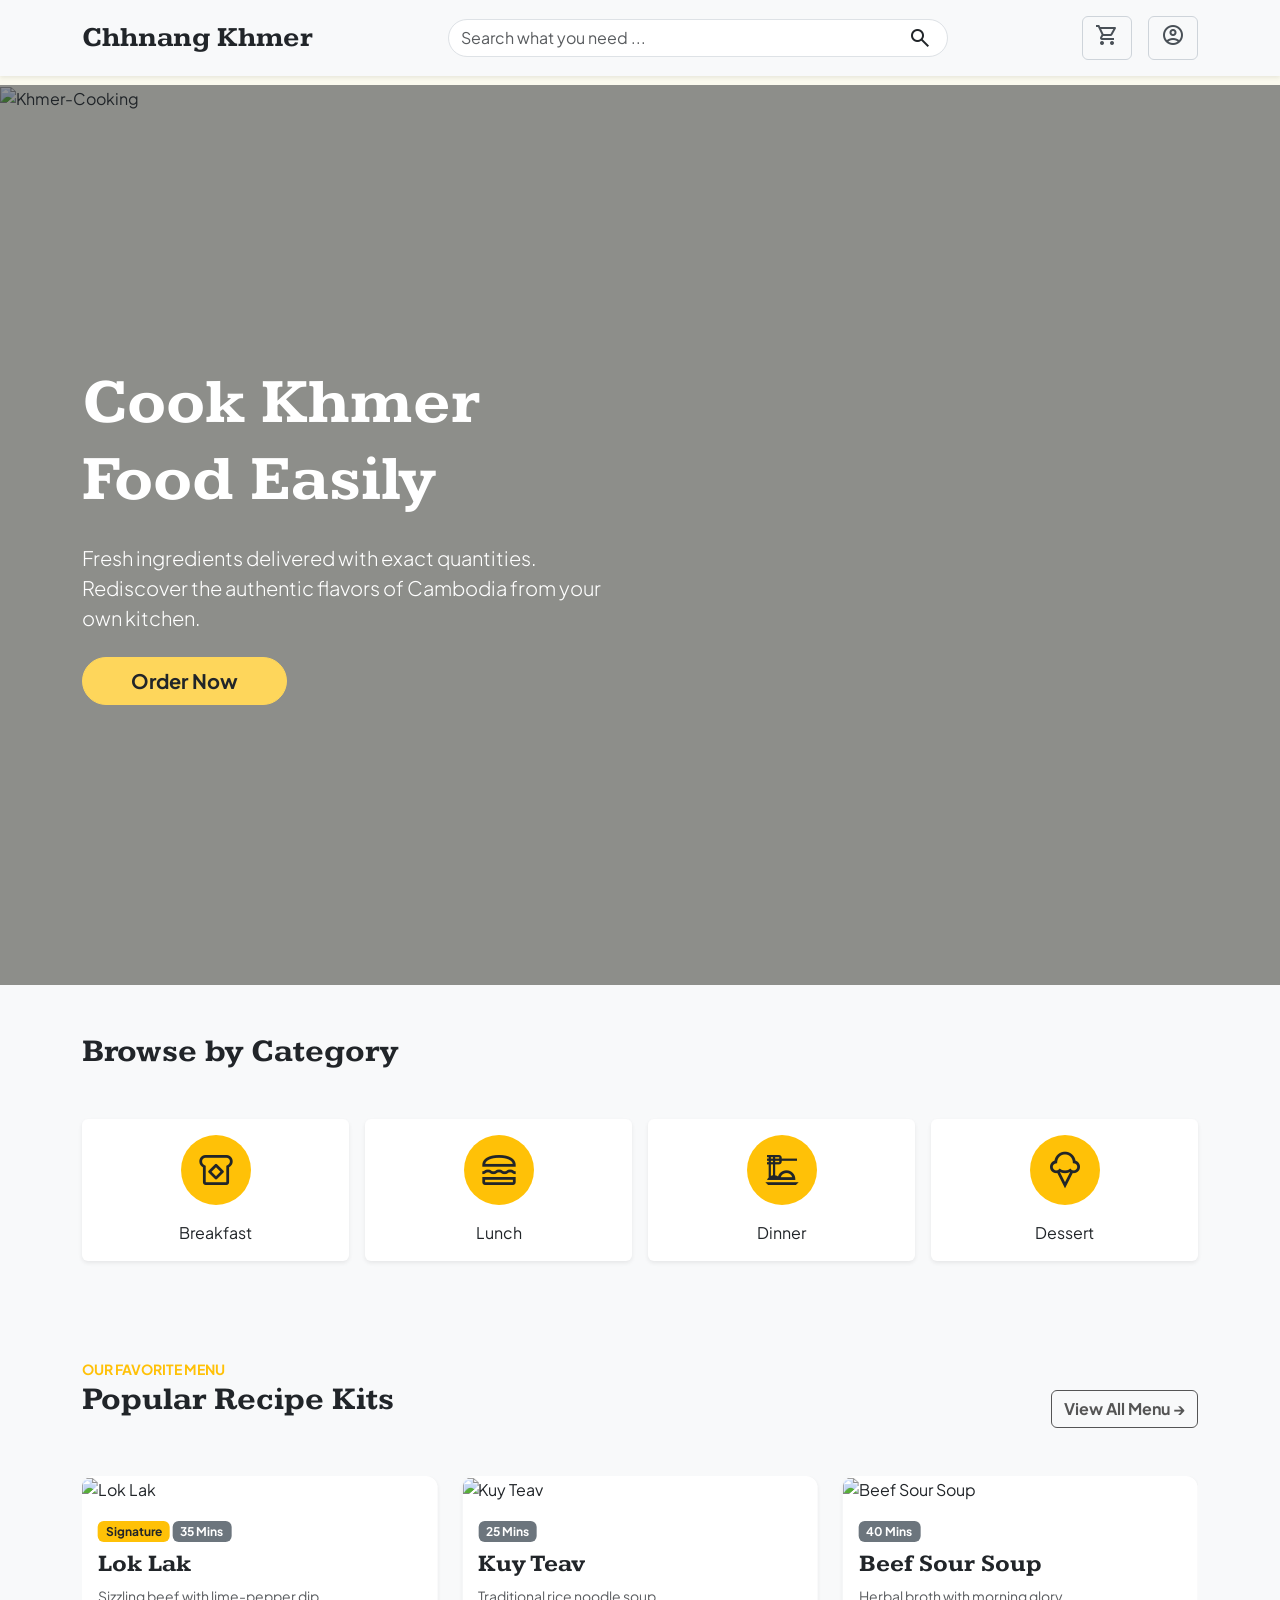
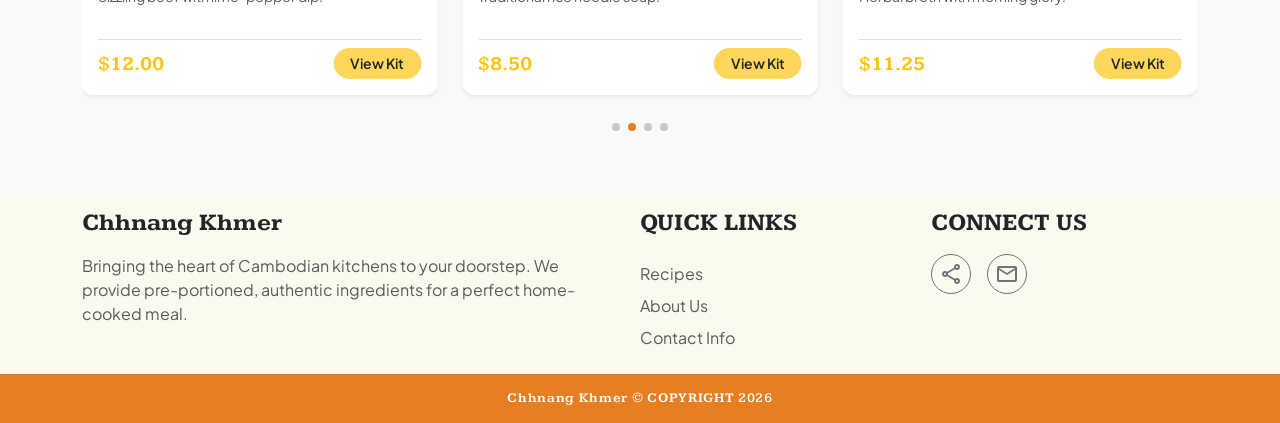
==== commit bb580685: "add p2-viewall" ====
--- a/pages/p1_homepage.html
+++ b/pages/p1_homepage.html
@@ -99,6 +99,7 @@
           <div class="col-6 col-md-3">
             <div
               class="card text-center shadow-sm border-0 h-100 p1-category-card"
+              onclick="window.location.href='p2_viewall.html'"
             >
               <div class="card-body">
                 <div
@@ -118,6 +119,7 @@
           <div class="col-6 col-md-3">
             <div
               class="card text-center shadow-sm border-0 h-100 p1-category-card"
+              onclick="window.location.href='p2_viewall.html'"
             >
               <div class="card-body">
                 <div
@@ -137,6 +139,7 @@
           <div class="col-6 col-md-3">
             <div
               class="card text-center shadow-sm border-0 h-100 p1-category-card"
+              onclick="window.location.href='p2_viewall.html'"
             >
               <div class="card-body">
                 <div
@@ -156,6 +159,7 @@
           <div class="col-6 col-md-3">
             <div
               class="card text-center shadow-sm border-0 h-100 p1-category-card"
+              onclick="window.location.href='p2_viewall.html'"
             >
               <div class="card-body">
                 <div
@@ -186,6 +190,7 @@
 
           <button
             class="btn btn-outline-dark fw-bold"
+            onclick="window.location.href='p2_viewall.html'"
             style="
               color: #555555;
               border-color: #555555;
@@ -238,7 +243,7 @@
                       class="btn btn-sm rounded-pill px-3 fw-semibold p1-btn-add"
                       onclick="window.location.href = 'p3_detailpage.html'"
                     >
-                      Add
+                      View Kit
                     </button>
                   </div>
                 </div>
@@ -276,7 +281,7 @@
                       class="btn btn-sm rounded-pill px-3 fw-semibold p1-btn-add"
                       onclick="window.location.href = 'p3_detailpage.html'"
                     >
-                      Add
+                      View Kit
                     </button>
                   </div>
                 </div>
@@ -311,7 +316,7 @@
                       class="btn btn-sm rounded-pill px-3 fw-semibold p1-btn-add"
                       onclick="window.location.href = 'p3_detailpage.html'"
                     >
-                      Add
+                      View Kit
                     </button>
                   </div>
                 </div>
@@ -346,7 +351,7 @@
                       class="btn btn-sm rounded-pill px-3 fw-semibold p1-btn-add"
                       onclick="window.location.href = 'p3_detailpage.html'"
                     >
-                      Add
+                      View Kit
                     </button>
                   </div>
                 </div>
--- a/assets/css/styles.css
+++ b/assets/css/styles.css
@@ -1,6 +1,4 @@
-/* ==========================================
-   Page 1 / Homepage Components (p1- / index-)
-   ========================================== */
+/* p1-homepage */
 .p1-category-card {
   transition: all 0.3s ease;
   cursor: pointer;
@@ -76,9 +74,7 @@
 }
 
 
-/* ==========================================
-   Page 3 / Recipe Detail Components (p3-)
-   ========================================== */
+/* p3-detailpage */
 #p3-rating-stars .p3-star-icon {
   font-variation-settings: "FILL" 0;
   cursor: pointer;
@@ -172,9 +168,7 @@
 }
 
 
-/* ==========================================
-   Page 5 / Checkout Components (p5-)
-   ========================================== */
+/* p5-checkout */
 .p5-form-control,
 .p5-form-select {
   width: 100%;
@@ -256,9 +250,7 @@
 }
 
 
-/* ==========================================
-   Page 6 / Track Order Components (p6-)
-   ========================================== */
+/* p6-trackorder */
 @keyframes p6-pulse {
   0%, 100% {
     transform: scale(1);
@@ -274,3 +266,130 @@
 .p6-animate-pulse {
   animation: p6-pulse 2s infinite ease-in-out;
 }
+
+/* p2-viewall */
+.p2-banner {
+  position: relative;
+  background: linear-gradient(180deg, rgba(33, 37, 41, 0.75) 0%, rgba(33, 37, 41, 0.85) 100%),
+              url('https://malis.thalias.com.kh/wp-content/uploads/2024/05/Malis-Khmer-Traditional-Food.png') center/cover no-repeat;
+  color: #ffffff;
+  padding: 60px 0 50px 0;
+  border-radius: 0 0 20px 20px;
+}
+
+.p2-btn-toggle {
+  background-color: rgba(255, 255, 255, 0.15);
+  color: #ffffff;
+  border: 1px solid rgba(255, 255, 255, 0.3);
+  padding: 8px 24px;
+  border-radius: 50px;
+  font-weight: 600;
+  transition: all 0.3s ease;
+}
+
+.p2-btn-toggle:hover,
+.p2-btn-toggle.active {
+  background-color: var(--color-brand-yellow);
+  color: var(--color-text-dark);
+  border-color: var(--color-brand-yellow);
+}
+
+.p2-filter-sidebar {
+  background-color: #ffffff;
+  border-radius: 16px;
+  padding: 24px;
+  box-shadow: 0 4px 16px rgba(0, 0, 0, 0.05);
+  border: 1px solid #f0f0f0;
+}
+
+.p2-filter-title {
+  font-weight: 700;
+  border-bottom: 2px solid var(--color-brand-yellow);
+  padding-bottom: 12px;
+  margin-bottom: 20px;
+  color: var(--color-text-dark);
+}
+
+.p2-filter-label {
+  font-weight: 600;
+  font-size: var(--font-size-md);
+  margin-bottom: 8px;
+  color: var(--color-text-dark);
+}
+
+.p2-form-select,
+.p2-form-input {
+  border-radius: 10px;
+  border: 1px solid #dee2e6;
+  padding: 10px 14px;
+  font-size: var(--font-size-sm);
+  background-color: var(--color-bg-light);
+  transition: all 0.2s ease;
+}
+
+.p2-form-select:focus,
+.p2-form-input:focus {
+  border-color: var(--color-brand-orange);
+  box-shadow: 0 0 0 3px rgba(230, 126, 34, 0.15);
+  background-color: #ffffff;
+}
+
+.p2-set-card {
+  border: none;
+  border-radius: 16px;
+  overflow: hidden;
+  background-color: #ffffff;
+  box-shadow: 0 4px 12px rgba(0, 0, 0, 0.06);
+  transition: transform 0.3s ease, box-shadow 0.3s ease;
+}
+
+.p2-set-card:hover {
+  transform: translateY(-6px);
+  box-shadow: 0 12px 24px rgba(0, 0, 0, 0.12);
+}
+
+.p2-card-img-wrapper {
+  position: relative;
+  height: 200px;
+  overflow: hidden;
+}
+
+.p2-card-img-wrapper img {
+  width: 100%;
+  height: 100%;
+  object-fit: cover;
+  transition: transform 0.4s ease;
+}
+
+.p2-set-card:hover .p2-card-img-wrapper img {
+  transform: scale(1.08);
+}
+
+.p2-card-badge {
+  position: absolute;
+  top: 12px;
+  left: 12px;
+  z-index: 2;
+  font-size: var(--font-size-xs);
+  padding: 4px 10px;
+  border-radius: 50px;
+}
+
+.p2-btn-action {
+  background-color: var(--color-brand-yellow);
+  color: var(--color-text-dark);
+  border: 1px solid var(--color-brand-yellow);
+  border-radius: 50px;
+  padding: 8px 20px;
+  font-weight: 600;
+  font-size: var(--font-size-sm);
+  transition: all 0.2s ease;
+}
+
+.p2-btn-action:hover {
+  background-color: var(--color-brand-orange);
+  border-color: var(--color-brand-orange);
+  color: #ffffff;
+  transform: scale(1.03);
+}
+
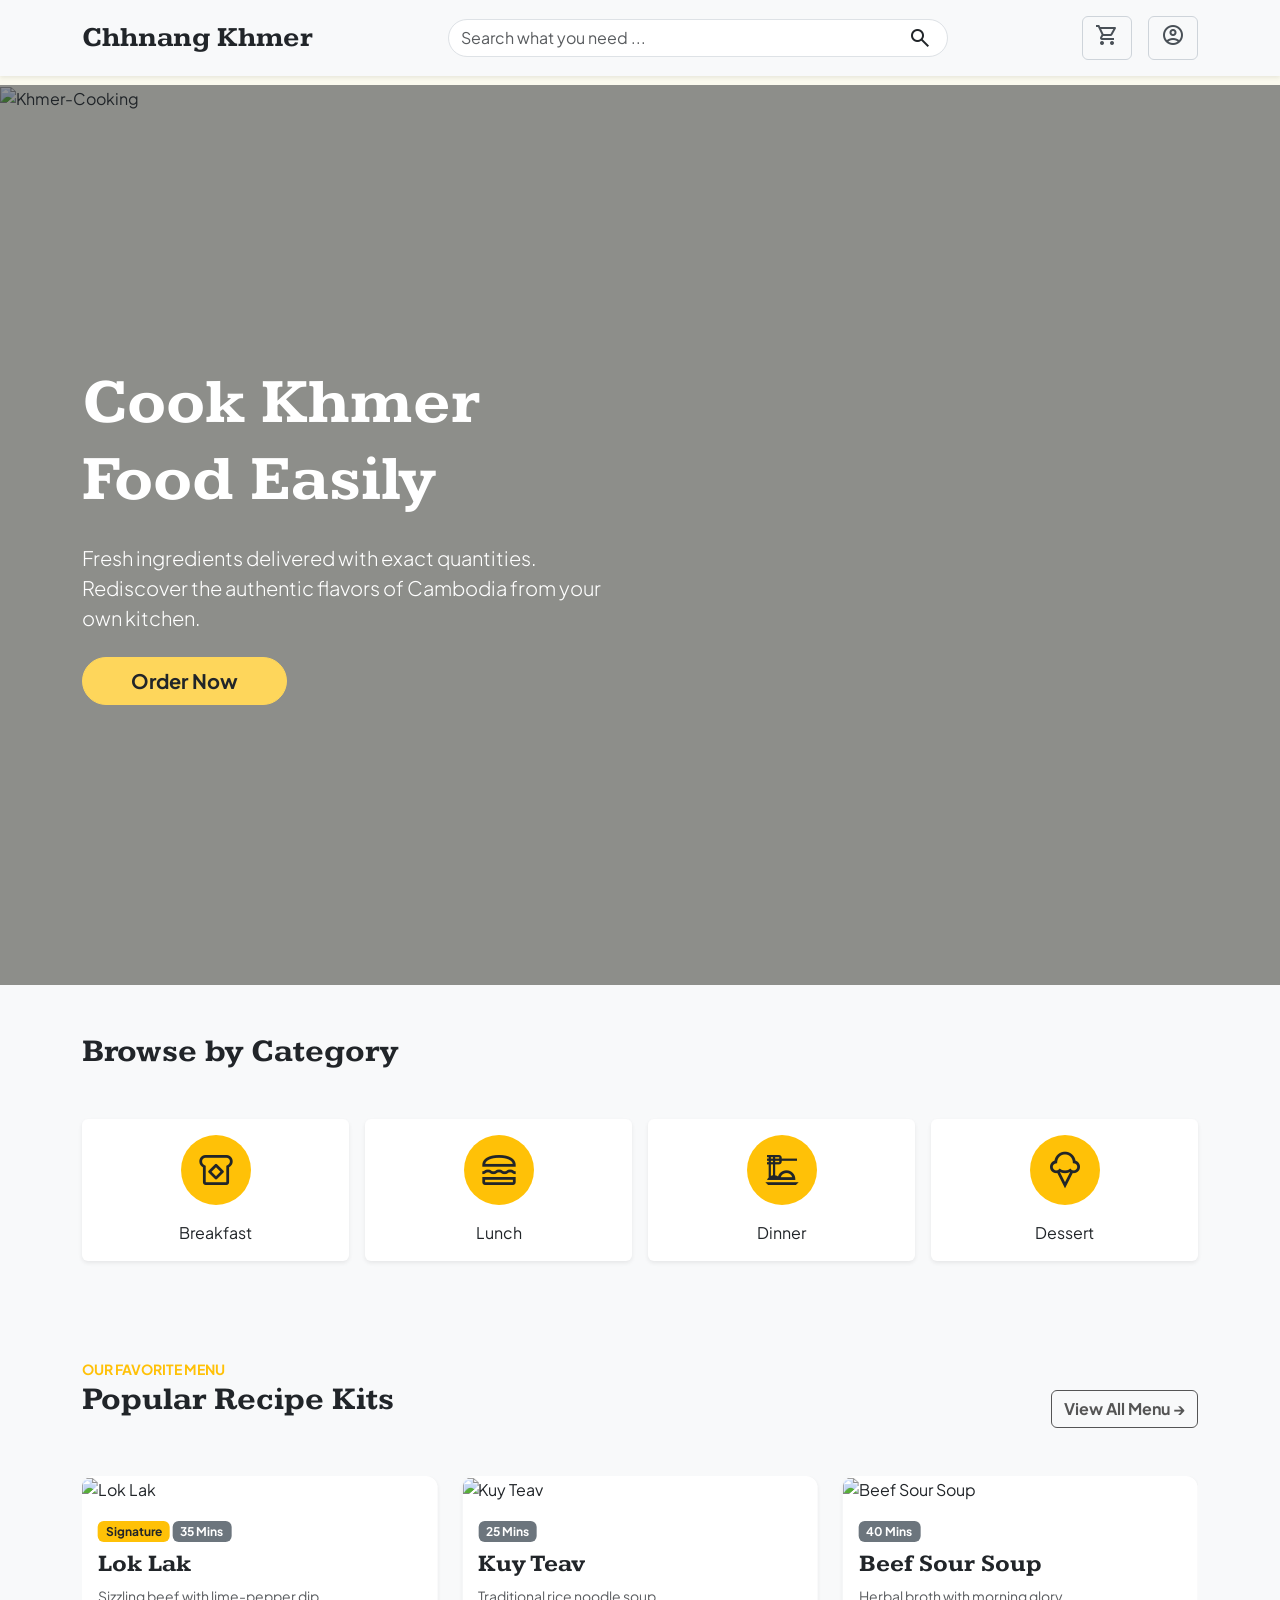
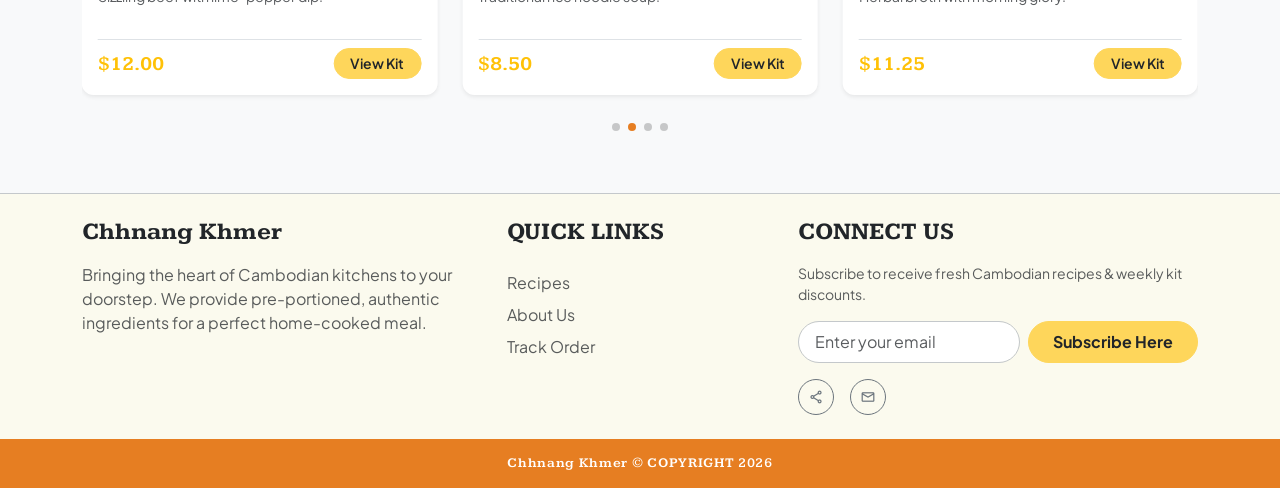
==== commit faa7c903: "fix responsive in p3" ====
--- a/pages/p1_homepage.html
+++ b/pages/p1_homepage.html
@@ -3,7 +3,11 @@
   <head>
     <meta charset="UTF-8" />
     <meta name="viewport" content="width=device-width, initial-scale=1.0" />
-    <title>Chhnang Khmer</title>
+    <title>Chhnang Khmer - Authentic Cambodian Recipe Kits</title>
+    <meta
+      name="description"
+      content="Order pre-portioned fresh ingredients and authentic Cambodian recipe kits delivered straight to your kitchen with Chhnang Khmer."
+    />
     <!-- bootstrap CSS -->
     <link
       href="https://cdn.jsdelivr.net/npm/bootstrap@5.3.8/dist/css/bootstrap.min.css"
@@ -75,6 +79,7 @@
               document.getElementById('id_orderText').style.transform =
                 'translateX(0)';
             "
+            onclick="window.location.href='p2_viewall.html'"
           >
             <span
               id="id_orderText"
--- a/assets/css/global.css
+++ b/assets/css/global.css
@@ -41,6 +41,18 @@
 /* Global Typography Utilities */
 h1, h2, h3, h4, h5, h6, .font-title, .display-1, .display-2, .display-3, .display-4, .display-5, .display-6 {
   font-family: var(--font-title);
+}
+
+.material-symbols-outlined {
+  font-family: 'Material Symbols Outlined' !important;
+  font-weight: normal;
+  font-style: normal;
+  line-height: 1;
+  display: inline-block;
+  white-space: nowrap;
+  word-wrap: normal;
+  direction: ltr;
+  -webkit-font-smoothing: antialiased;
 }
 
 .text-brand-orange {
@@ -120,6 +132,10 @@
 }
 
 /* footer */
+footer {
+  border-top: 1px solid #dee2e6;
+}
+
 footer h3,
 footer .font-title,
 footer p.fs-4 {
@@ -145,3 +161,4 @@
   color: var(--color-text-dark);
   transform: scale(1.1);
 }
+
--- a/assets/css/styles.css
+++ b/assets/css/styles.css
@@ -168,9 +168,7 @@
 }
 
 
-/* p5-checkout */
-.p5-form-control,
-.p5-form-select {
+.p5-form-control {
   width: 100%;
   display: block;
   padding: 12px 16px;
@@ -179,6 +177,24 @@
   background-color: var(--color-bg-light);
   font-size: var(--font-size-md);
   transition: all 0.2s ease-in-out;
+}
+
+.p5-form-select {
+  width: 100%;
+  display: block;
+  padding: 12px 42px 12px 16px;
+  border-radius: 10px;
+  border: 1px solid #dee2e6;
+  background-color: var(--color-bg-light);
+  font-size: var(--font-size-md);
+  transition: all 0.2s ease-in-out;
+  appearance: none;
+  -webkit-appearance: none;
+  -moz-appearance: none;
+  background-image: url("data:image/svg+xml,%3csvg xmlns='http://www.w3.org/2000/svg' viewBox='0 0 16 16'%3e%3cpath fill='none' stroke='%23555555' stroke-linecap='round' stroke-linejoin='round' stroke-width='2' d='m2 5 6 6 6-6'/%3e%3c/svg%3e");
+  background-repeat: no-repeat;
+  background-position: right 1rem center;
+  background-size: 16px 12px;
 }
 
 .p5-form-control:focus,
@@ -317,7 +333,6 @@
   color: var(--color-text-dark);
 }
 
-.p2-form-select,
 .p2-form-input {
   border-radius: 10px;
   border: 1px solid #dee2e6;
@@ -325,6 +340,22 @@
   font-size: var(--font-size-sm);
   background-color: var(--color-bg-light);
   transition: all 0.2s ease;
+}
+
+.p2-form-select {
+  border-radius: 10px;
+  border: 1px solid #dee2e6;
+  padding: 10px 38px 10px 14px;
+  font-size: var(--font-size-sm);
+  background-color: var(--color-bg-light);
+  transition: all 0.2s ease;
+  appearance: none;
+  -webkit-appearance: none;
+  -moz-appearance: none;
+  background-image: url("data:image/svg+xml,%3csvg xmlns='http://www.w3.org/2000/svg' viewBox='0 0 16 16'%3e%3cpath fill='none' stroke='%23555555' stroke-linecap='round' stroke-linejoin='round' stroke-width='2' d='m2 5 6 6 6-6'/%3e%3c/svg%3e");
+  background-repeat: no-repeat;
+  background-position: right 0.85rem center;
+  background-size: 14px 10px;
 }
 
 .p2-form-select:focus,
